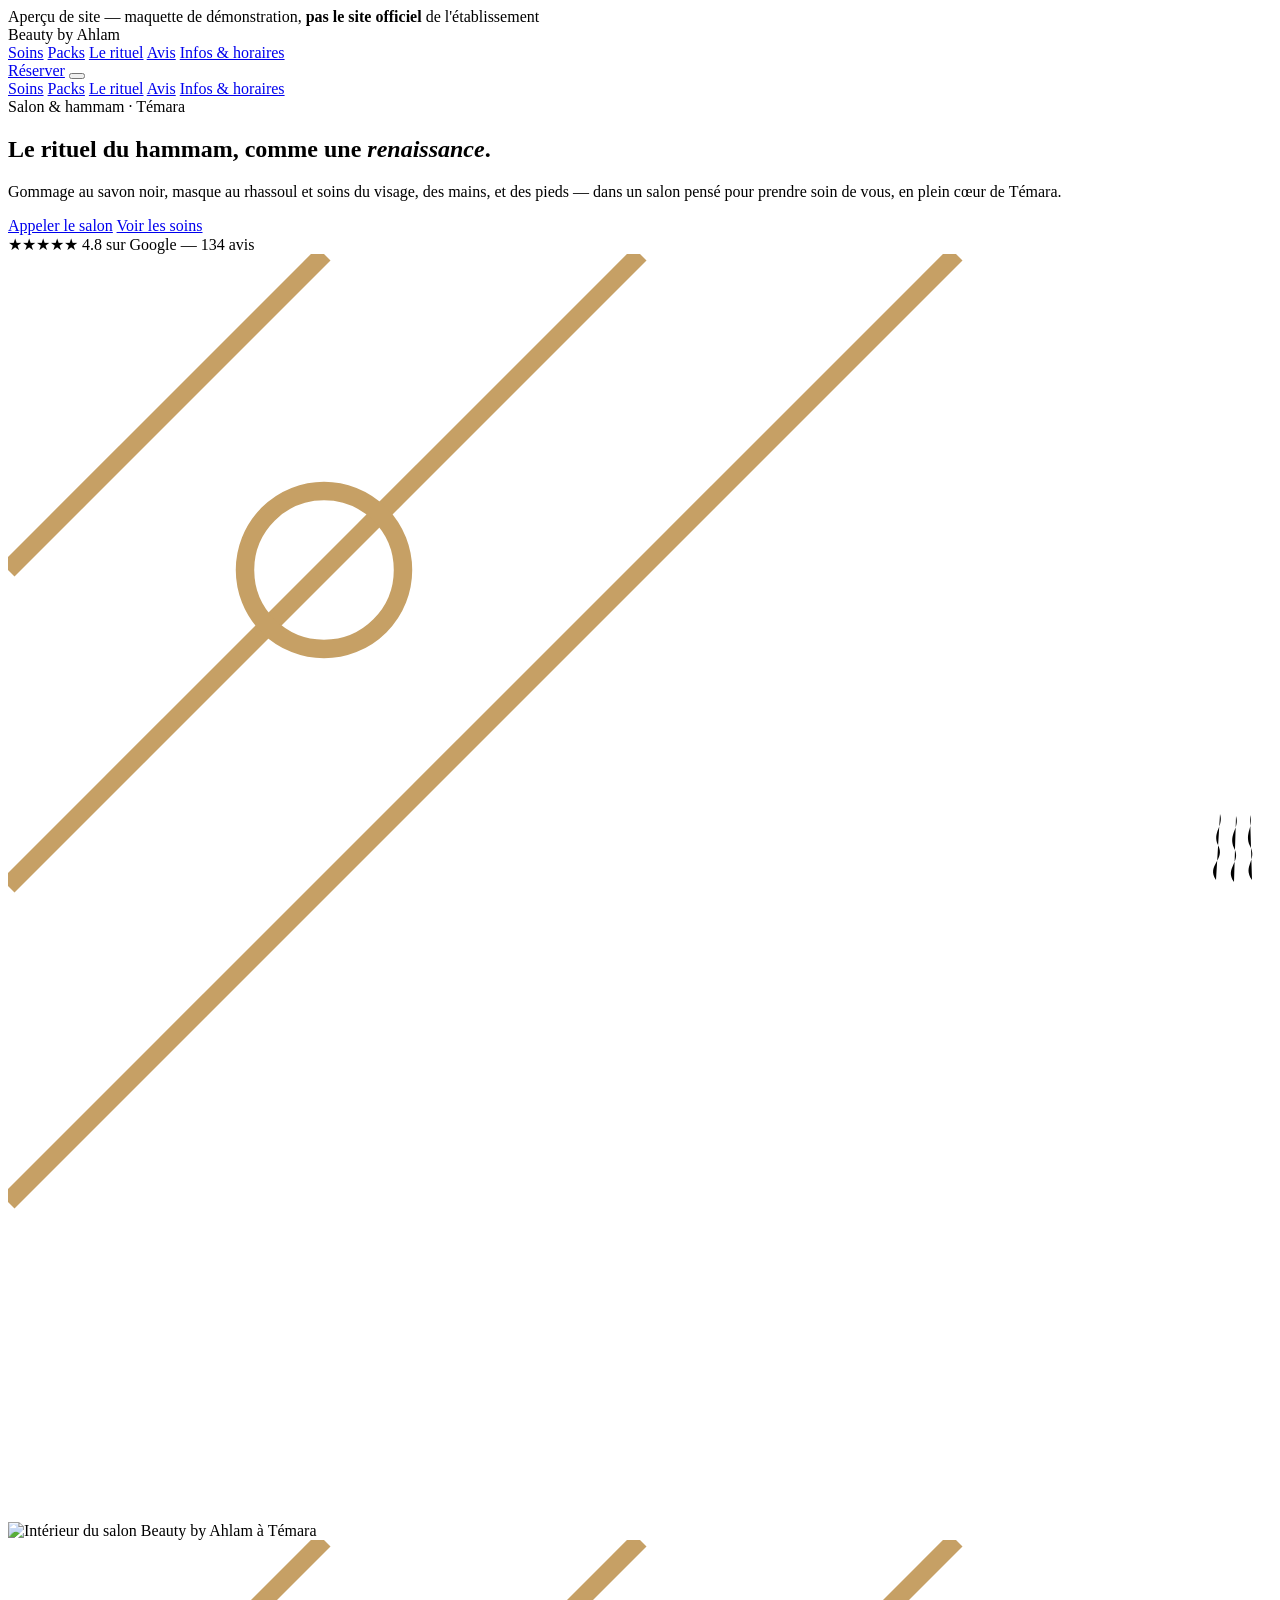
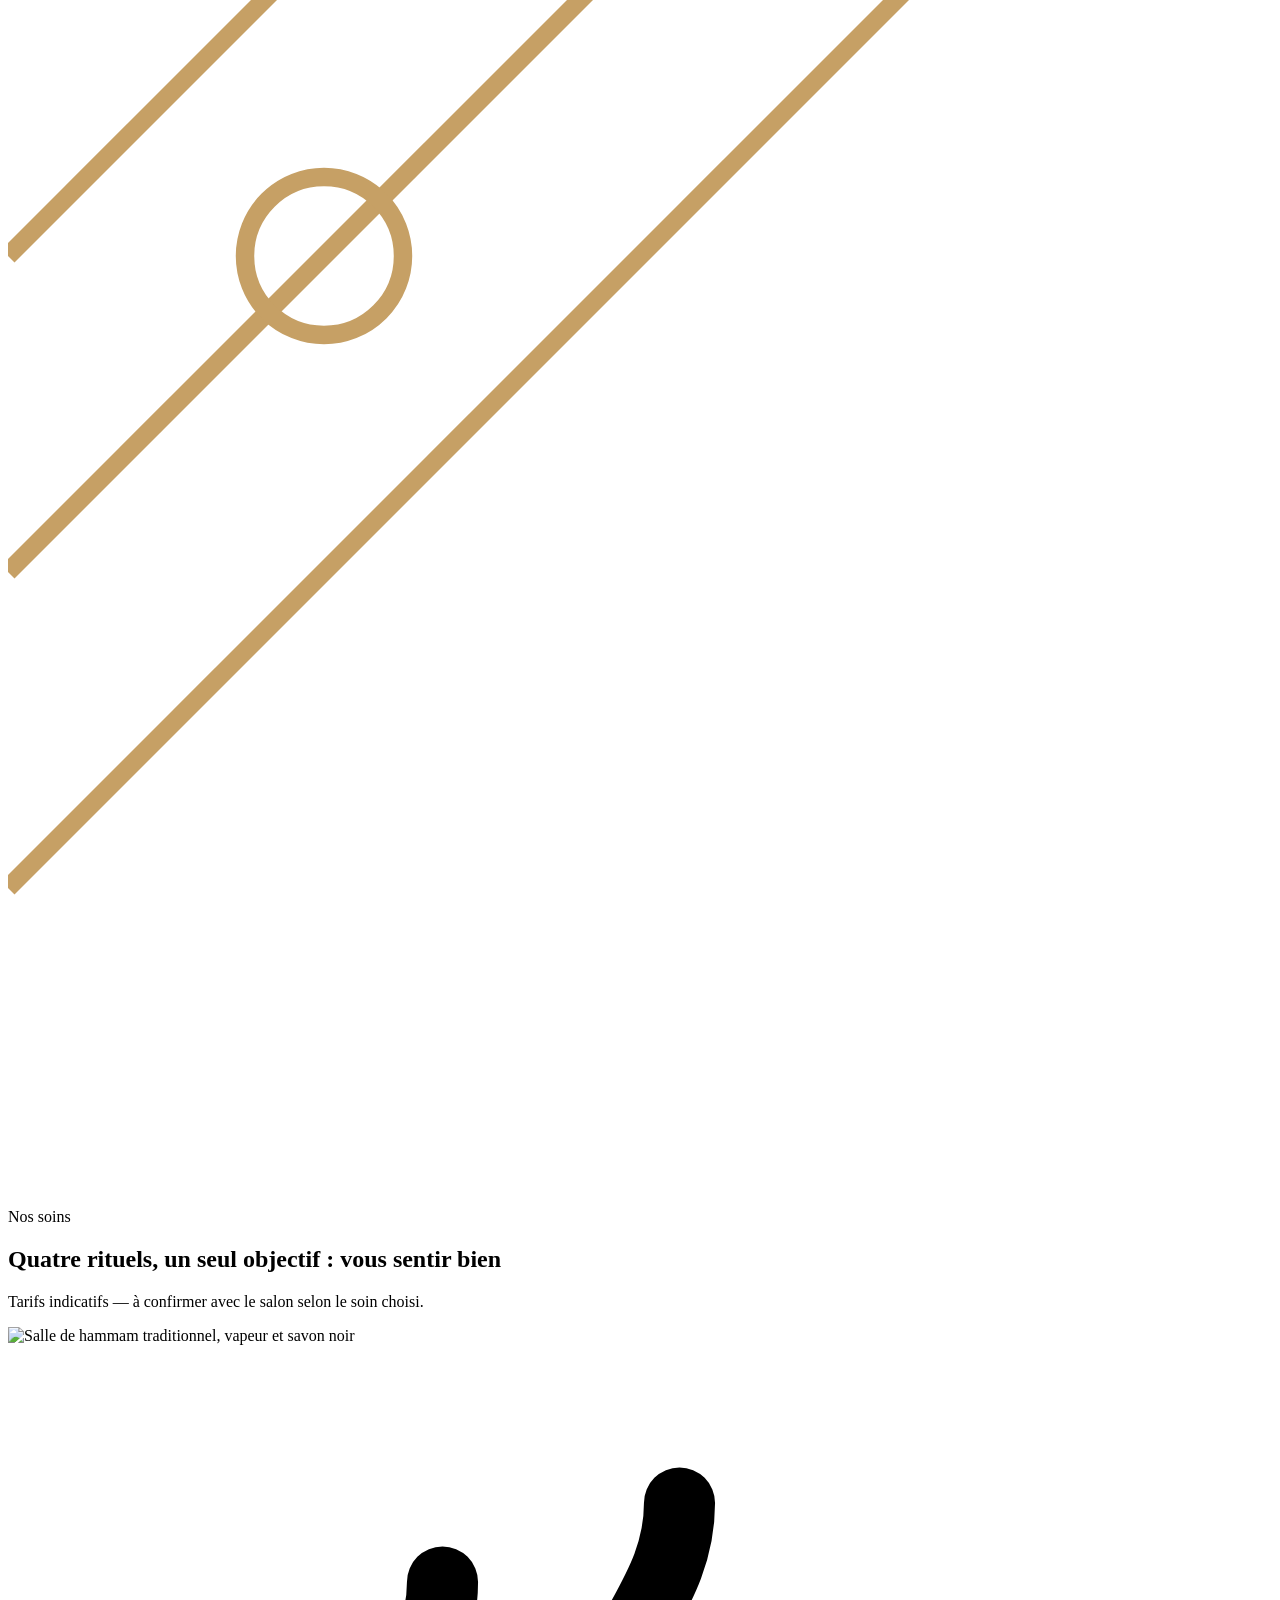
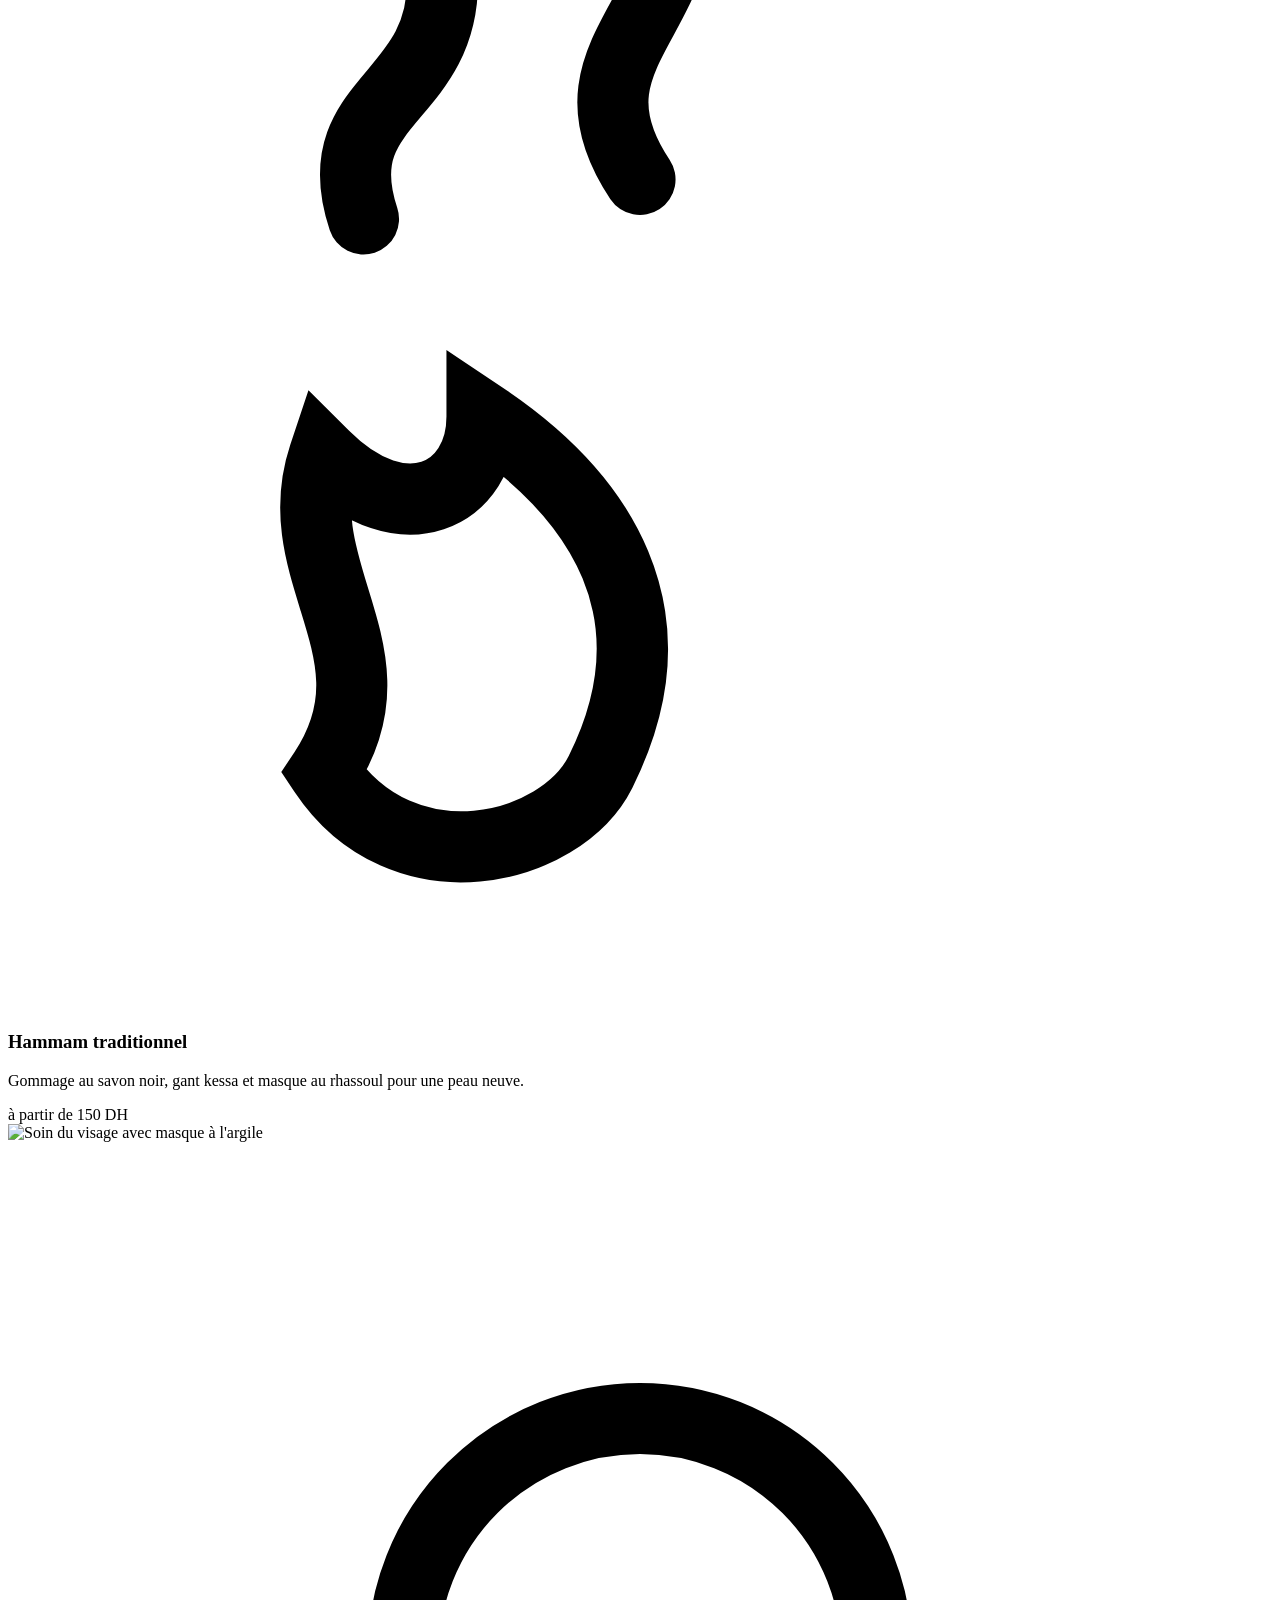
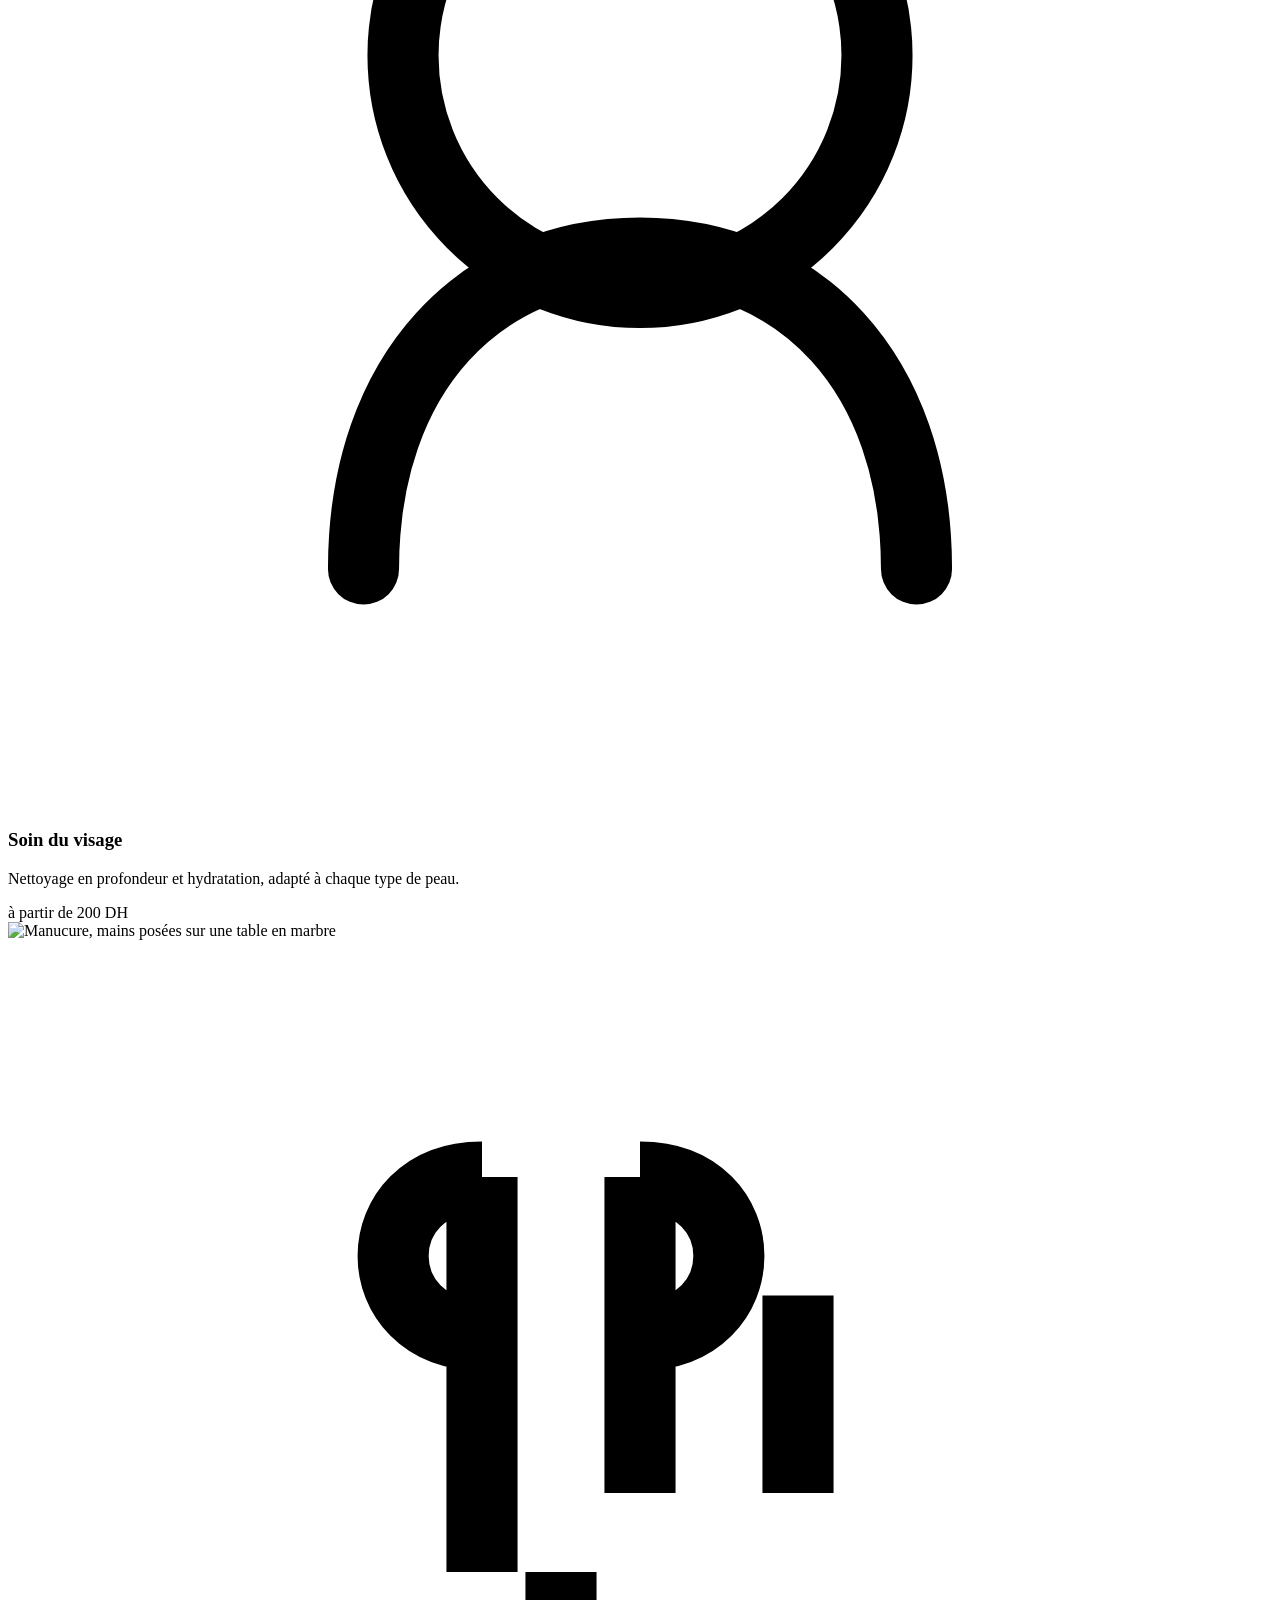
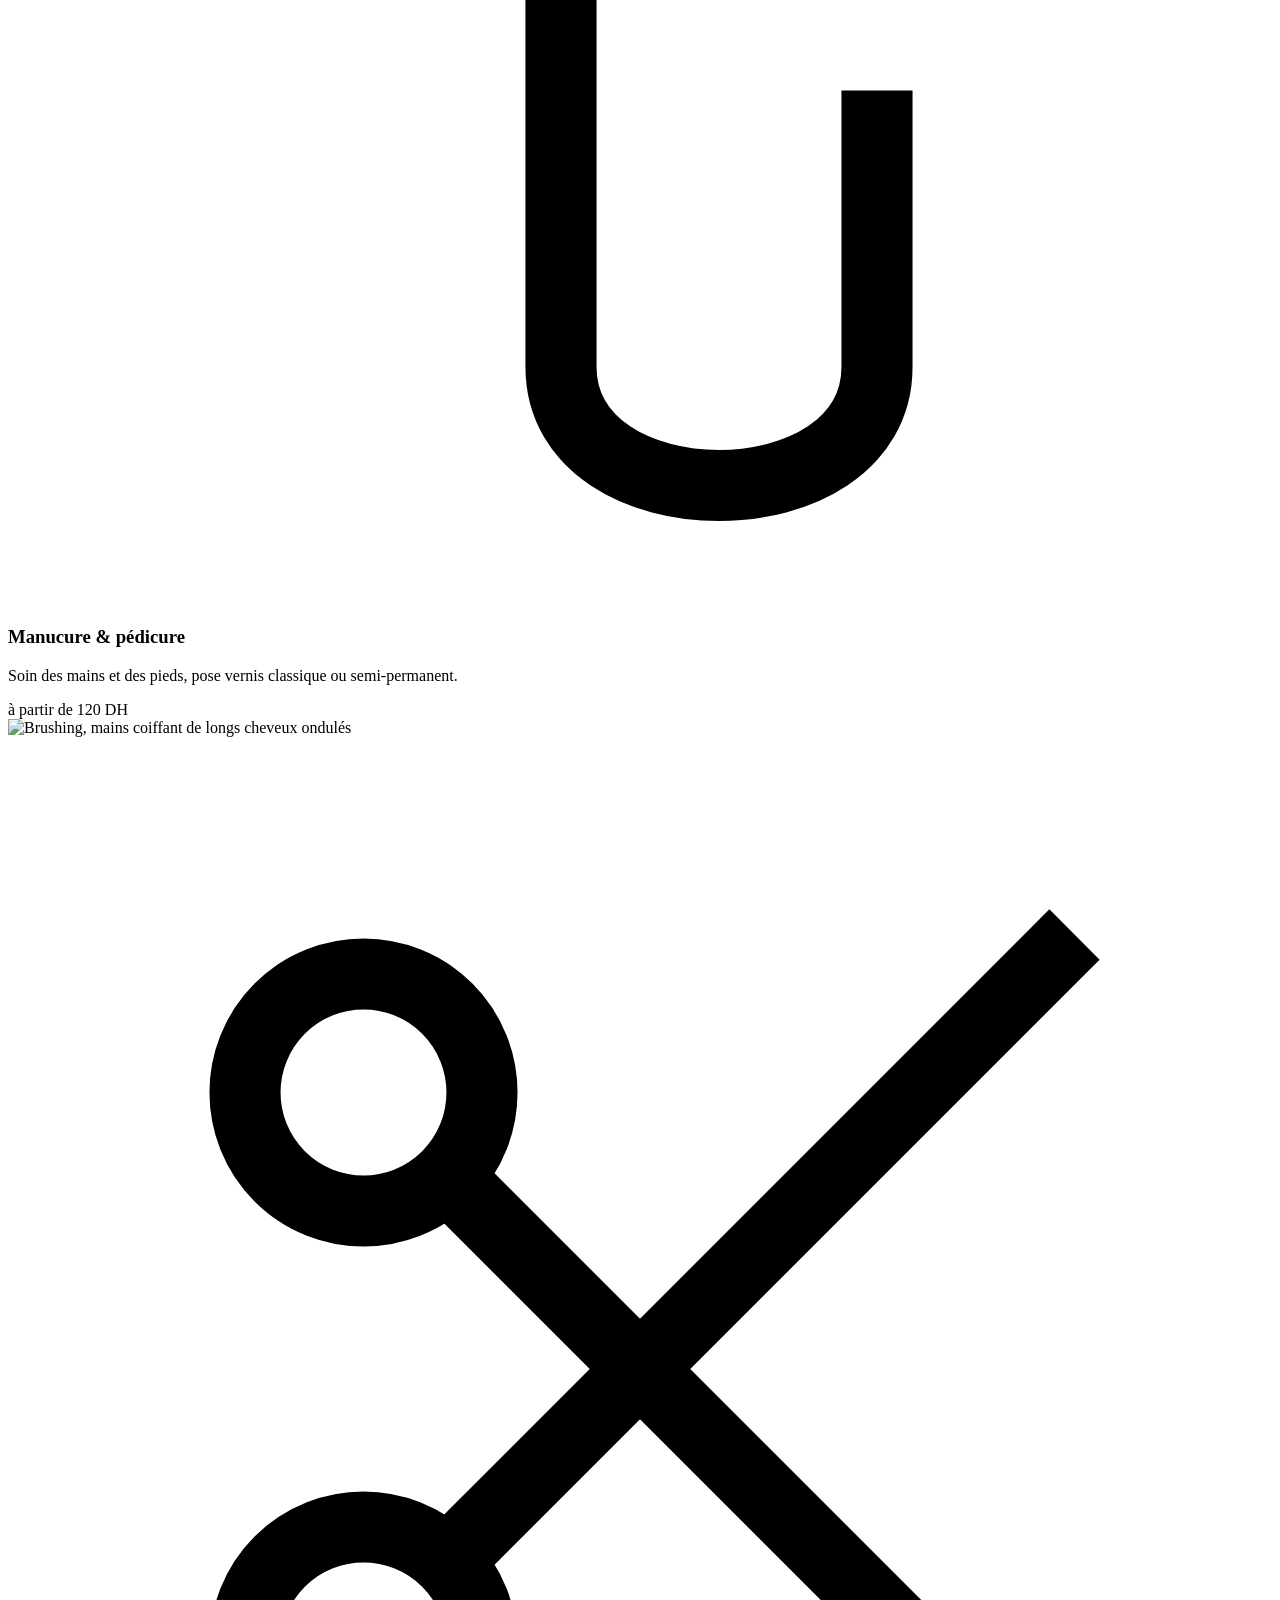
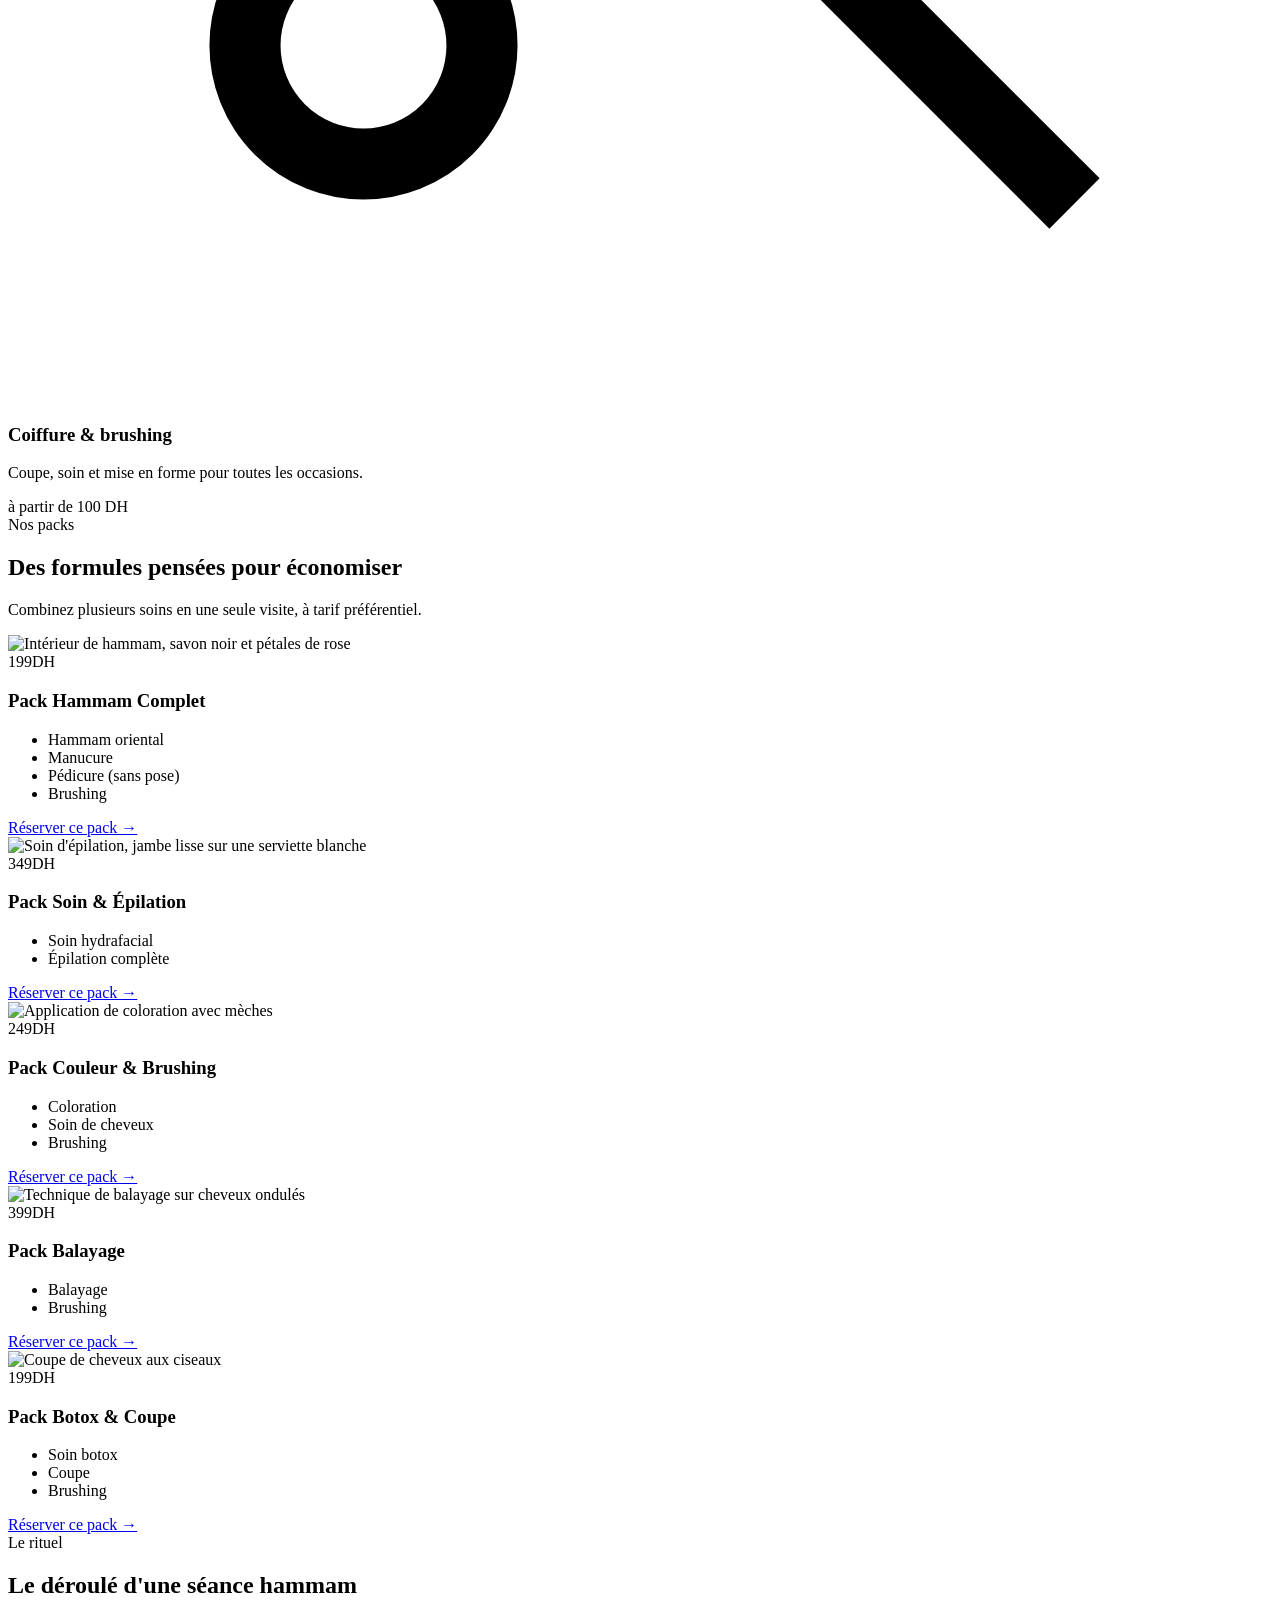
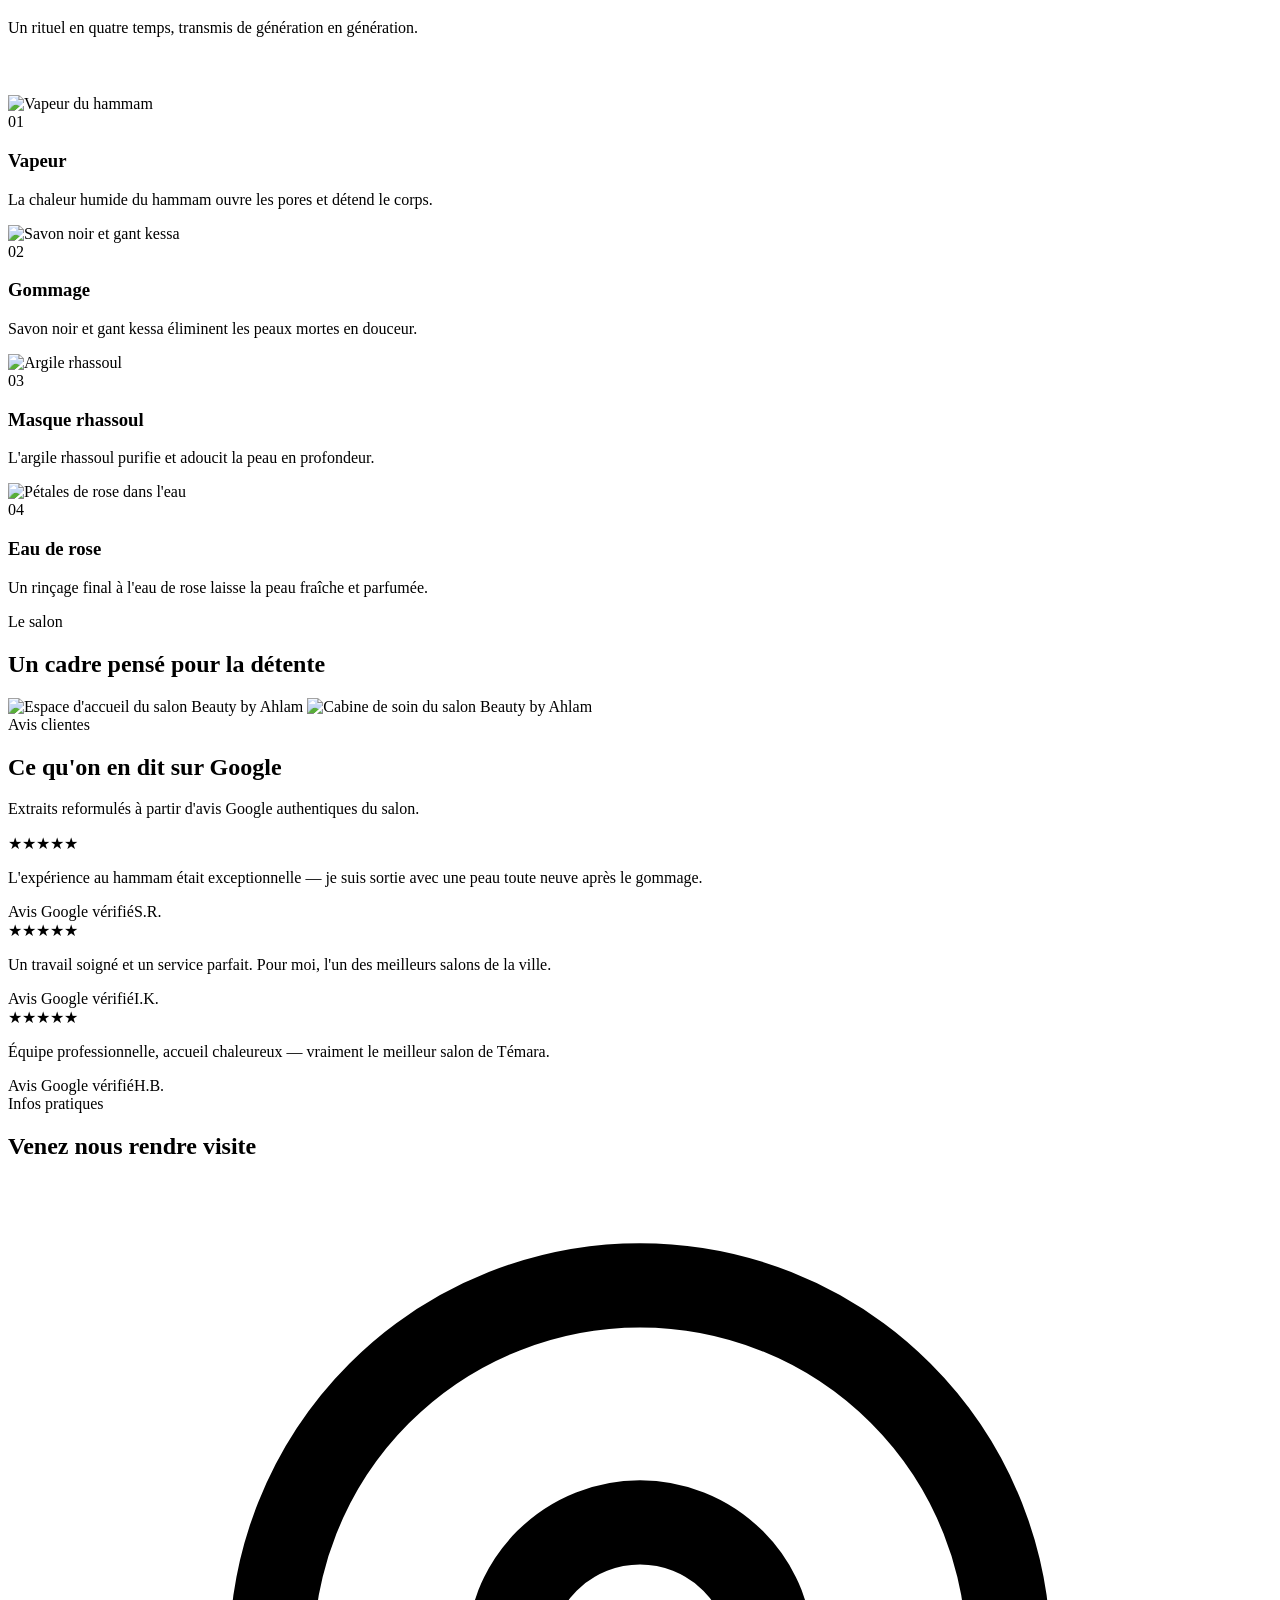
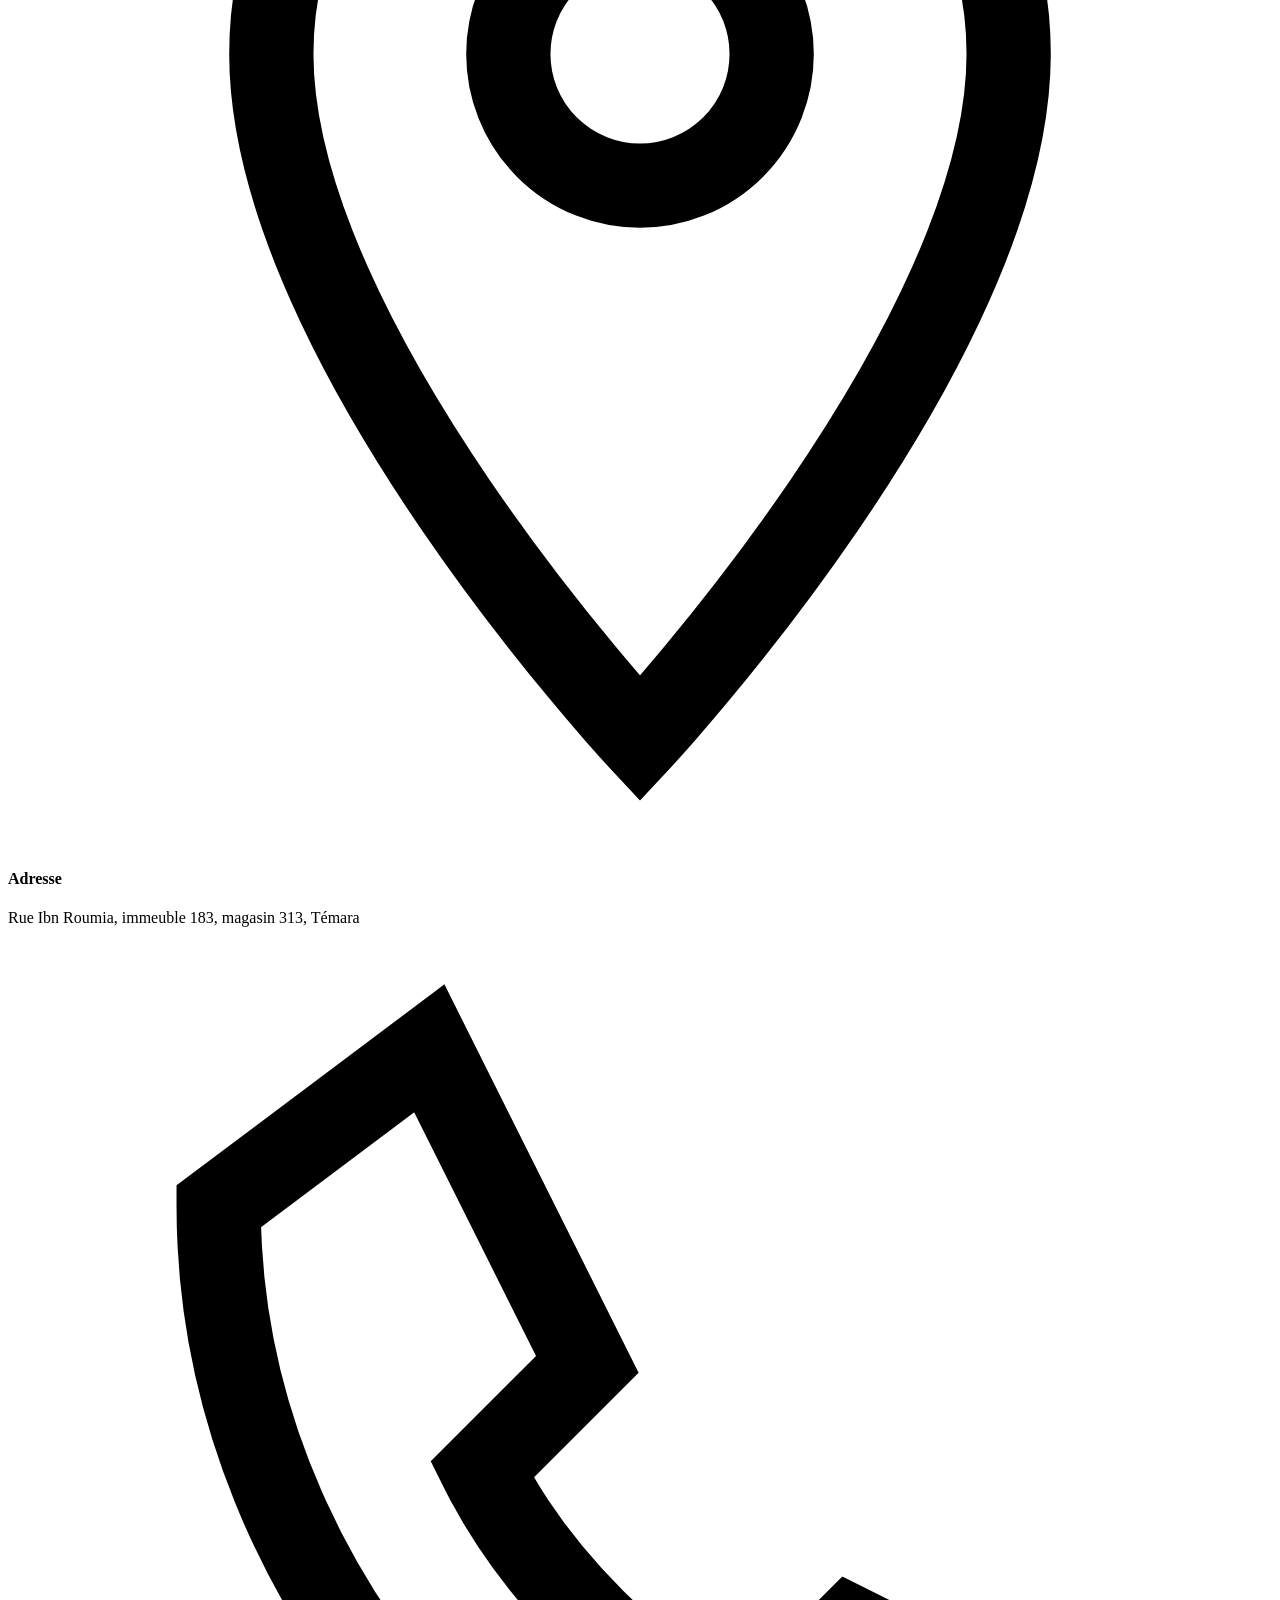
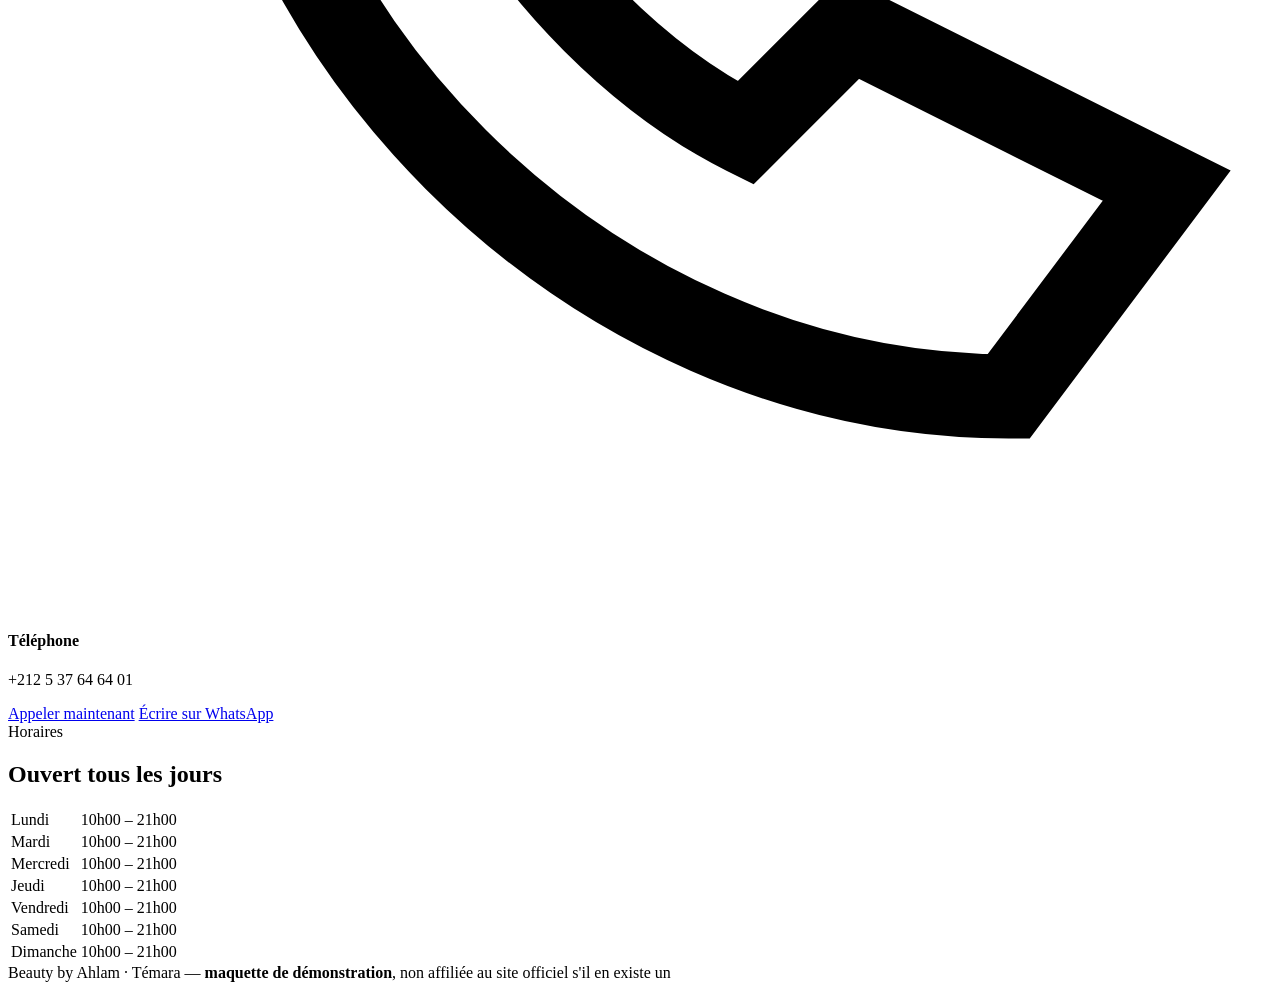
==== index.html @ 890da7a6 "Add files via upload" ====
<!DOCTYPE html>
<html lang="fr">
<head>
<meta charset="UTF-8">
<meta name="viewport" content="width=device-width, initial-scale=1.0">
<title>Beauty by Ahlam — Salon &amp; Hammam, Témara</title>
<link rel="preconnect" href="https://fonts.googleapis.com">
<link rel="preconnect" href="https://fonts.gstatic.com" crossorigin>
<link href="https://fonts.googleapis.com/css2?family=Fraunces:ital,opsz,wght@0,9..144,300..700;1,9..144,400..600&family=Plus+Jakarta+Sans:wght@400;500;600;700&family=IBM+Plex+Mono:wght@400;500&display=swap" rel="stylesheet">
<link rel="stylesheet" href="css/styles.css">

</head>
<body>

  <div class="demo-ribbon">Aperçu de site — maquette de démonstration, <strong>pas le site officiel</strong> de l'établissement</div>

  <header>
    <div class="wrap nav">
      <div class="logo">Beauty by <span>Ahlam</span></div>
      <nav class="nav-links nav-mobile-hide">
        <a href="#services">Soins</a>
        <a href="#packs">Packs</a>
        <a href="#rituel">Le rituel</a>
        <a href="#avis">Avis</a>
        <a href="#contact">Infos &amp; horaires</a>
      </nav>
      <div class="nav-right">
        <a class="nav-cta" href="tel:+212537646401">Réserver</a>
        <button class="burger" id="burgerBtn" type="button" aria-expanded="false" aria-controls="mobileMenu" aria-label="Ouvrir le menu">
          <span></span><span></span><span></span>
        </button>
      </div>
    </div>
    <nav class="mobile-menu" id="mobileMenu">
      <a href="#services">Soins</a>
      <a href="#packs">Packs</a>
      <a href="#rituel">Le rituel</a>
      <a href="#avis">Avis</a>
      <a href="#contact">Infos &amp; horaires</a>
    </nav>
  </header>

  <section class="hero wrap">
    <div>
      <div class="eyebrow">Salon &amp; hammam · Témara</div>
      <h1>Le rituel du hammam, comme une <em>renaissance</em>.</h1>
      <p class="lede">Gommage au savon noir, masque au rhassoul et soins du visage, des mains, et des pieds — dans un salon pensé pour prendre soin de vous, en plein cœur de Témara.</p>
      <div class="hero-actions">
        <a class="btn btn-primary" href="tel:+212537646401">Appeler le salon</a>
        <a class="btn btn-ghost" href="#services">Voir les soins</a>
      </div>
      <div class="rating-chip">
        <span class="stars">★★★★★</span>
        <span>4.8 sur Google — 134 avis</span>
      </div>
    </div>
    <div class="hero-art">
      <svg class="zellige-corner tl" viewBox="0 0 96 96" aria-hidden="true">
        <g stroke="#B8893F" stroke-width="1.4" fill="none" opacity="0.8">
          <path d="M0 24 L24 0" /><path d="M0 48 L48 0" /><path d="M0 72 L72 0" />
          <circle cx="24" cy="24" r="6" />
        </g>
      </svg>
      <div class="hero-photo-frame">
        <img src="https://lh3.googleusercontent.com/place-photos/AJRVUZMSyTQBJ-tfZfA927BWsWtQARvbB1dLkBTUD8tX74daYFxP3OUB3mO7nEv7xn2JST01xEhZ72aBAg7Z0EFbB19Tr5jjUlxmJQReV1a1secxg7Cu9W9iTlwHTExxKhbd4i0kIw-FWfJWCiHUg8vhlbWv=s800-w800-h600" alt="Intérieur du salon Beauty by Ahlam à Témara">
        <svg class="steam" viewBox="0 0 60 80" width="60" height="80" style="position:absolute; bottom:10px; right:14px;" aria-hidden="true">
          <path d="M10 70 C 0 55, 20 50, 12 35 C 6 22, 18 16, 14 4" />
          <path d="M28 72 C 18 58, 36 52, 28 38 C 22 24, 34 18, 30 6" />
          <path d="M46 70 C 36 56, 52 50, 44 36 C 38 23, 48 17, 44 5" />
        </svg>
      </div>
      <svg class="zellige-corner br" viewBox="0 0 96 96" aria-hidden="true">
        <g stroke="#B8893F" stroke-width="1.4" fill="none" opacity="0.8">
          <path d="M0 24 L24 0" /><path d="M0 48 L48 0" /><path d="M0 72 L72 0" />
          <circle cx="24" cy="24" r="6" />
        </g>
      </svg>
    </div>
  </section>

  <section class="services" id="services">
    <div class="wrap">
      <div class="section-head reveal">
        <div class="eyebrow">Nos soins</div>
        <h2>Quatre rituels, un seul objectif : vous sentir bien</h2>
        <p>Tarifs indicatifs — à confirmer avec le salon selon le soin choisi.</p>
      </div>
      <div class="service-grid reveal">
        <div class="service-card">
          <div class="service-img">
            <img src="https://d8j0ntlcm91z4.cloudfront.net/user_3FH9A1LEZKiBYQ5WTrLpBpdbyHK/hf_20260618_153751_49b3a2e4-278a-487a-9cfe-29bcdcc0448c.png" alt="Salle de hammam traditionnel, vapeur et savon noir">
            </div>
          <div class="service-badge">
              <svg viewBox="0 0 32 32" fill="none" stroke="currentColor" stroke-width="1.8" aria-hidden="true">
                <path d="M8 26c2-3-1-5 0-8 2 2 4 1 4-1 3 2 5 5 3 9-1 2-5 3-7 0z"/>
                <path d="M11 6c0 3-3 3-2 6M17 4c0 3-3 4-1 7" stroke-linecap="round"/>
              </svg>
            </div>
          <div class="service-body">
            <h3>Hammam traditionnel</h3>
            <p>Gommage au savon noir, gant kessa et masque au rhassoul pour une peau neuve.</p>
            <div class="service-price">à partir de 150 DH</div>
          </div>
        </div>
        <div class="service-card">
          <div class="service-img">
            <img src="https://d8j0ntlcm91z4.cloudfront.net/user_3FH9A1LEZKiBYQ5WTrLpBpdbyHK/hf_20260618_153756_85893098-8095-47c6-ae32-1e1691444157.png" alt="Soin du visage avec masque à l'argile">
            </div>
          <div class="service-badge">
              <svg viewBox="0 0 32 32" fill="none" stroke="currentColor" stroke-width="1.8" aria-hidden="true">
                <circle cx="16" cy="13" r="6"/>
                <path d="M9 26c0-5 3-8 7-8s7 3 7 8" stroke-linecap="round"/>
              </svg>
            </div>
          <div class="service-body">
            <h3>Soin du visage</h3>
            <p>Nettoyage en profondeur et hydratation, adapté à chaque type de peau.</p>
            <div class="service-price">à partir de 200 DH</div>
          </div>
        </div>
        <div class="service-card">
          <div class="service-img">
            <img src="https://d8j0ntlcm91z4.cloudfront.net/user_3FH9A1LEZKiBYQ5WTrLpBpdbyHK/hf_20260618_153800_bab0257d-d039-4a13-9887-4e7064138ac9.jpeg" alt="Manucure, mains posées sur une table en marbre">
            </div>
          <div class="service-badge">
              <svg viewBox="0 0 32 32" fill="none" stroke="currentColor" stroke-width="1.8" aria-hidden="true">
                <path d="M12 6v10M12 6c-3 0-3 4 0 4M16 6v8M16 6c3 0 3 4 0 4M20 9v5M14 16v10c0 2 2 3 4 3s4-1 4-3v-7"/>
              </svg>
            </div>
          <div class="service-body">
            <h3>Manucure &amp; pédicure</h3>
            <p>Soin des mains et des pieds, pose vernis classique ou semi-permanent.</p>
            <div class="service-price">à partir de 120 DH</div>
          </div>
        </div>
        <div class="service-card">
          <div class="service-img">
            <img src="https://d8j0ntlcm91z4.cloudfront.net/user_3FH9A1LEZKiBYQ5WTrLpBpdbyHK/hf_20260618_153804_990673b2-3c3e-43ef-a564-c61f24b427fe.png" alt="Brushing, mains coiffant de longs cheveux ondulés">
            </div>
          <div class="service-badge">
              <svg viewBox="0 0 32 32" fill="none" stroke="currentColor" stroke-width="1.8" aria-hidden="true">
                <circle cx="9" cy="9" r="3"/><circle cx="9" cy="23" r="3"/>
                <path d="M11 11l16 16M11 21l16-16"/>
              </svg>
            </div>
          <div class="service-body">
            <h3>Coiffure &amp; brushing</h3>
            <p>Coupe, soin et mise en forme pour toutes les occasions.</p>
            <div class="service-price">à partir de 100 DH</div>
          </div>
        </div>
      </div>
    </div>
  </section>

  <section class="packs" id="packs">
    <div class="wrap">
      <div class="section-head reveal">
        <div class="eyebrow">Nos packs</div>
        <h2>Des formules pensées pour économiser</h2>
        <p>Combinez plusieurs soins en une seule visite, à tarif préférentiel.</p>
      </div>
      <div class="pack-grid reveal">
        <div class="pack-card">
          <div class="pack-img"><img src="https://d8j0ntlcm91z4.cloudfront.net/user_3FH9A1LEZKiBYQ5WTrLpBpdbyHK/hf_20260618_161105_2daabd23-246f-4c9b-ab12-75fc392af519.png" alt="Intérieur de hammam, savon noir et pétales de rose"></div>
          <div class="pack-body">
            <div class="pack-price">199<span>DH</span></div>
            <h3>Pack Hammam Complet</h3>
            <ul class="pack-includes">
              <li>Hammam oriental</li>
              <li>Manucure</li>
              <li>Pédicure (sans pose)</li>
              <li>Brushing</li>
            </ul>
            <a class="pack-cta" href="tel:+212537646401">Réserver ce pack →</a>
          </div>
        </div>
        <div class="pack-card">
          <div class="pack-img"><img src="https://d8j0ntlcm91z4.cloudfront.net/user_3FH9A1LEZKiBYQ5WTrLpBpdbyHK/hf_20260618_161109_4e233563-f4a1-4500-b892-9773b7399aa3.png" alt="Soin d'épilation, jambe lisse sur une serviette blanche"></div>
          <div class="pack-body">
            <div class="pack-price">349<span>DH</span></div>
            <h3>Pack Soin &amp; Épilation</h3>
            <ul class="pack-includes">
              <li>Soin hydrafacial</li>
              <li>Épilation complète</li>
            </ul>
            <a class="pack-cta" href="tel:+212537646401">Réserver ce pack →</a>
          </div>
        </div>
        <div class="pack-card">
          <div class="pack-img"><img src="https://d8j0ntlcm91z4.cloudfront.net/user_3FH9A1LEZKiBYQ5WTrLpBpdbyHK/hf_20260618_161114_d78f290f-c6dc-43d7-8d26-85069472a0e1.png" alt="Application de coloration avec mèches"></div>
          <div class="pack-body">
            <div class="pack-price">249<span>DH</span></div>
            <h3>Pack Couleur &amp; Brushing</h3>
            <ul class="pack-includes">
              <li>Coloration</li>
              <li>Soin de cheveux</li>
              <li>Brushing</li>
            </ul>
            <a class="pack-cta" href="tel:+212537646401">Réserver ce pack →</a>
          </div>
        </div>
        <div class="pack-card">
          <div class="pack-img"><img src="https://d8j0ntlcm91z4.cloudfront.net/user_3FH9A1LEZKiBYQ5WTrLpBpdbyHK/hf_20260618_161118_b1a5af2d-68b2-4282-b7f0-4ee31b35e7ca.png" alt="Technique de balayage sur cheveux ondulés"></div>
          <div class="pack-body">
            <div class="pack-price">399<span>DH</span></div>
            <h3>Pack Balayage</h3>
            <ul class="pack-includes">
              <li>Balayage</li>
              <li>Brushing</li>
            </ul>
            <a class="pack-cta" href="tel:+212537646401">Réserver ce pack →</a>
          </div>
        </div>
        <div class="pack-card">
          <div class="pack-img"><img src="https://d8j0ntlcm91z4.cloudfront.net/user_3FH9A1LEZKiBYQ5WTrLpBpdbyHK/hf_20260618_161123_643b6042-f3bf-4c6b-9cd7-2442a6544b63.png" alt="Coupe de cheveux aux ciseaux"></div>
          <div class="pack-body">
            <div class="pack-price">199<span>DH</span></div>
            <h3>Pack Botox &amp; Coupe</h3>
            <ul class="pack-includes">
              <li>Soin botox</li>
              <li>Coupe</li>
              <li>Brushing</li>
            </ul>
            <a class="pack-cta" href="tel:+212537646401">Réserver ce pack →</a>
          </div>
        </div>
      </div>
    </div>
  </section>

  <section class="ritual wrap" id="rituel">
    <div class="section-head reveal">
      <div class="eyebrow">Le rituel</div>
      <h2>Le déroulé d'une séance hammam</h2>
      <p>Un rituel en quatre temps, transmis de génération en génération.</p>
    </div>
    <div class="ritual-flow reveal">
      <svg class="ritual-line" viewBox="0 0 1000 30" preserveAspectRatio="none" aria-hidden="true">
        <path d="M0 15 H1000"/>
      </svg>
      <div class="ritual-step">
        <div class="ritual-medallion">
          <div class="ritual-photo">
            <img src="https://d8j0ntlcm91z4.cloudfront.net/user_3FH9A1LEZKiBYQ5WTrLpBpdbyHK/hf_20260618_162019_6489eb04-9fa3-4f4b-aa85-e0593335be1c.png" alt="Vapeur du hammam">
          </div>
          <div class="ritual-num">01</div>
        </div>
        <h3>Vapeur</h3>
        <p>La chaleur humide du hammam ouvre les pores et détend le corps.</p>
      </div>
      <div class="ritual-step">
        <div class="ritual-medallion">
          <div class="ritual-photo">
            <img src="https://d8j0ntlcm91z4.cloudfront.net/user_3FH9A1LEZKiBYQ5WTrLpBpdbyHK/hf_20260618_162024_e0c1cfc7-5a44-461e-a6a3-6f7cfb37eebc.png" alt="Savon noir et gant kessa">
          </div>
          <div class="ritual-num">02</div>
        </div>
        <h3>Gommage</h3>
        <p>Savon noir et gant kessa éliminent les peaux mortes en douceur.</p>
      </div>
      <div class="ritual-step">
        <div class="ritual-medallion">
          <div class="ritual-photo">
            <img src="https://d8j0ntlcm91z4.cloudfront.net/user_3FH9A1LEZKiBYQ5WTrLpBpdbyHK/hf_20260618_162028_64e4a27a-d4a8-4f04-a792-e9fdeae990ba.png" alt="Argile rhassoul">
          </div>
          <div class="ritual-num">03</div>
        </div>
        <h3>Masque rhassoul</h3>
        <p>L'argile rhassoul purifie et adoucit la peau en profondeur.</p>
      </div>
      <div class="ritual-step">
        <div class="ritual-medallion">
          <div class="ritual-photo">
            <img src="https://d8j0ntlcm91z4.cloudfront.net/user_3FH9A1LEZKiBYQ5WTrLpBpdbyHK/hf_20260618_162032_5f6abe6e-6a69-4bb2-bf93-01d5952f4625.png" alt="Pétales de rose dans l'eau">
          </div>
          <div class="ritual-num">04</div>
        </div>
        <h3>Eau de rose</h3>
        <p>Un rinçage final à l'eau de rose laisse la peau fraîche et parfumée.</p>
      </div>
    </div>
  </section>

  <section class="gallery">
    <div class="wrap">
      <div class="section-head reveal">
        <div class="eyebrow">Le salon</div>
        <h2>Un cadre pensé pour la détente</h2>
      </div>
      <div class="gallery-grid reveal">
        <img class="tall" src="https://lh3.googleusercontent.com/place-photos/AJRVUZMSyTQBJ-tfZfA927BWsWtQARvbB1dLkBTUD8tX74daYFxP3OUB3mO7nEv7xn2JST01xEhZ72aBAg7Z0EFbB19Tr5jjUlxmJQReV1a1secxg7Cu9W9iTlwHTExxKhbd4i0kIw-FWfJWCiHUg8vhlbWv=s900-w800-h600" alt="Espace d'accueil du salon Beauty by Ahlam">
        <img class="short" src="https://lh3.googleusercontent.com/place-photos/AJRVUZMY1Tjq3ucuUYPiBWAS9Ba0UfJkurSzI-KrQadgLFu9sxi5ORblwwEPbJ8ztpux1vaXT1EPUFZPow69HqyLg_RASDNq_k8-qkOqgZKk6AT7WDKyZBjp1xtLJRg829wO77N-fGrQgCaTmY1sMloTFbrn9Q=s900-w800-h600" alt="Cabine de soin du salon Beauty by Ahlam">
      </div>
    </div>
  </section>

  <section class="wrap" id="avis">
    <div class="section-head reveal">
      <div class="eyebrow">Avis clientes</div>
      <h2>Ce qu'on en dit sur Google</h2>
      <p>Extraits reformulés à partir d'avis Google authentiques du salon.</p>
    </div>
    <div class="testimonial-grid reveal">
      <div class="testimonial-card">
        <span class="stars">★★★★★</span>
        <p>L'expérience au hammam était exceptionnelle — je suis sortie avec une peau toute neuve après le gommage.</p>
        <div class="testimonial-footer"><span>Avis Google vérifié</span><span>S.R.</span></div>
      </div>
      <div class="testimonial-card">
        <span class="stars">★★★★★</span>
        <p>Un travail soigné et un service parfait. Pour moi, l'un des meilleurs salons de la ville.</p>
        <div class="testimonial-footer"><span>Avis Google vérifié</span><span>I.K.</span></div>
      </div>
      <div class="testimonial-card">
        <span class="stars">★★★★★</span>
        <p>Équipe professionnelle, accueil chaleureux — vraiment le meilleur salon de Témara.</p>
        <div class="testimonial-footer"><span>Avis Google vérifié</span><span>H.B.</span></div>
      </div>
    </div>
  </section>

  <section class="contact" id="contact">
    <div class="wrap contact-grid">
      <div class="reveal">
        <div class="section-head">
          <div class="eyebrow" style="color:var(--brass-light)">Infos pratiques</div>
          <h2>Venez nous rendre visite</h2>
        </div>
        <div class="info-row">
          <svg class="info-icon" viewBox="0 0 24 24" fill="none" stroke="currentColor" stroke-width="1.6"><path d="M12 22s7-7.5 7-13a7 7 0 1 0-14 0c0 5.5 7 13 7 13z"/><circle cx="12" cy="9" r="2.5"/></svg>
          <div><h4>Adresse</h4><p>Rue Ibn Roumia, immeuble 183, magasin 313, Témara</p></div>
        </div>
        <div class="info-row">
          <svg class="info-icon" viewBox="0 0 24 24" fill="none" stroke="currentColor" stroke-width="1.6"><path d="M4 5c0 8 7 15 15 15l3-4-6-3-2 2c-2-1-4-3-5-5l2-2-3-6-4 3z"/></svg>
          <div><h4>Téléphone</h4><p>+212 5 37 64 64 01</p></div>
        </div>
        <div class="contact-cta">
          <a class="btn btn-light" href="tel:+212537646401">Appeler maintenant</a>
          <a class="btn btn-outline-light" href="https://wa.me/212537646401" target="_blank" rel="noopener">Écrire sur WhatsApp</a>
        </div>
      </div>
      <div class="reveal">
        <div class="section-head">
          <div class="eyebrow" style="color:var(--brass-light)">Horaires</div>
          <h2>Ouvert tous les jours</h2>
        </div>
        <table class="hours-table">
          <tr><td>Lundi</td><td>10h00 – 21h00</td></tr>
          <tr><td>Mardi</td><td>10h00 – 21h00</td></tr>
          <tr><td>Mercredi</td><td>10h00 – 21h00</td></tr>
          <tr><td>Jeudi</td><td>10h00 – 21h00</td></tr>
          <tr><td>Vendredi</td><td>10h00 – 21h00</td></tr>
          <tr><td>Samedi</td><td>10h00 – 21h00</td></tr>
          <tr><td>Dimanche</td><td>10h00 – 21h00</td></tr>
        </table>
      </div>
    </div>
  </section>

  <footer>
    Beauty by Ahlam · Témara — <strong>maquette de démonstration</strong>, non affiliée au site officiel s'il en existe un
  </footer>

  <script src="js/main.js" defer></script>
</body>
</html>
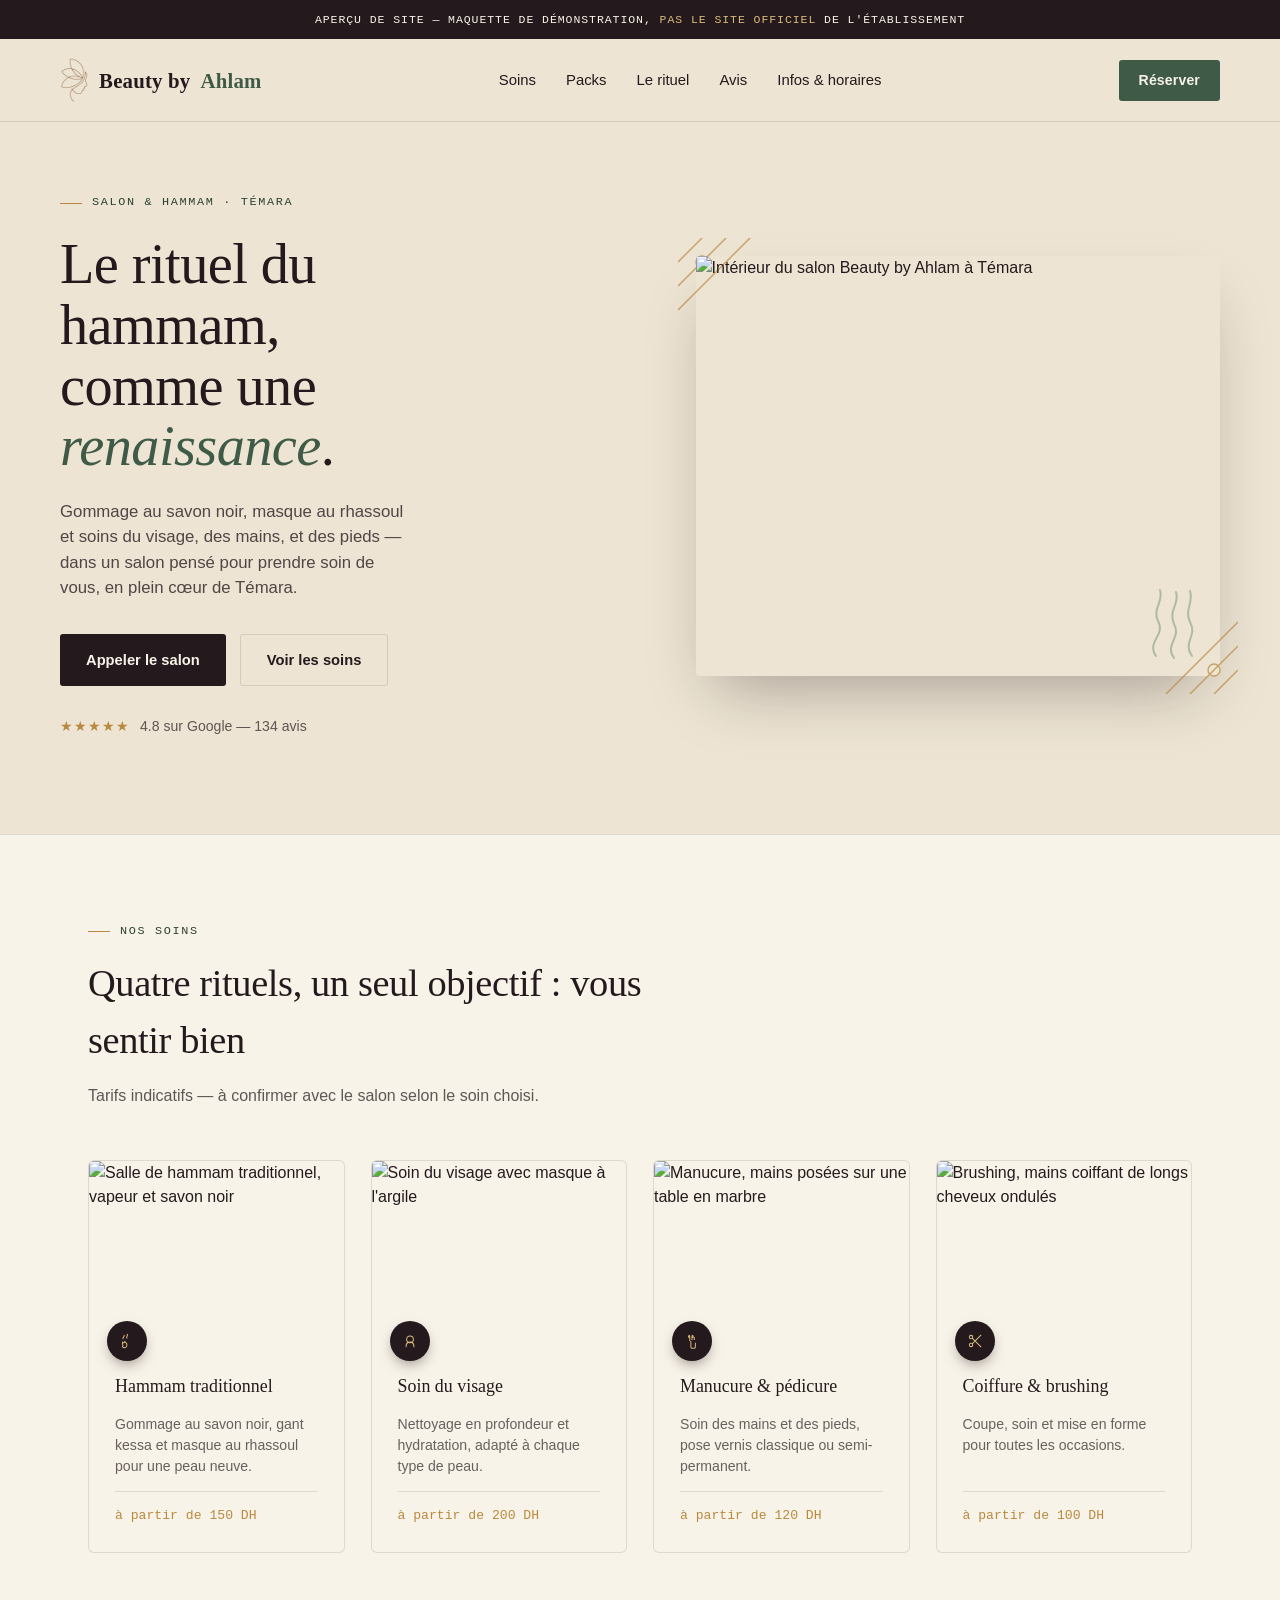
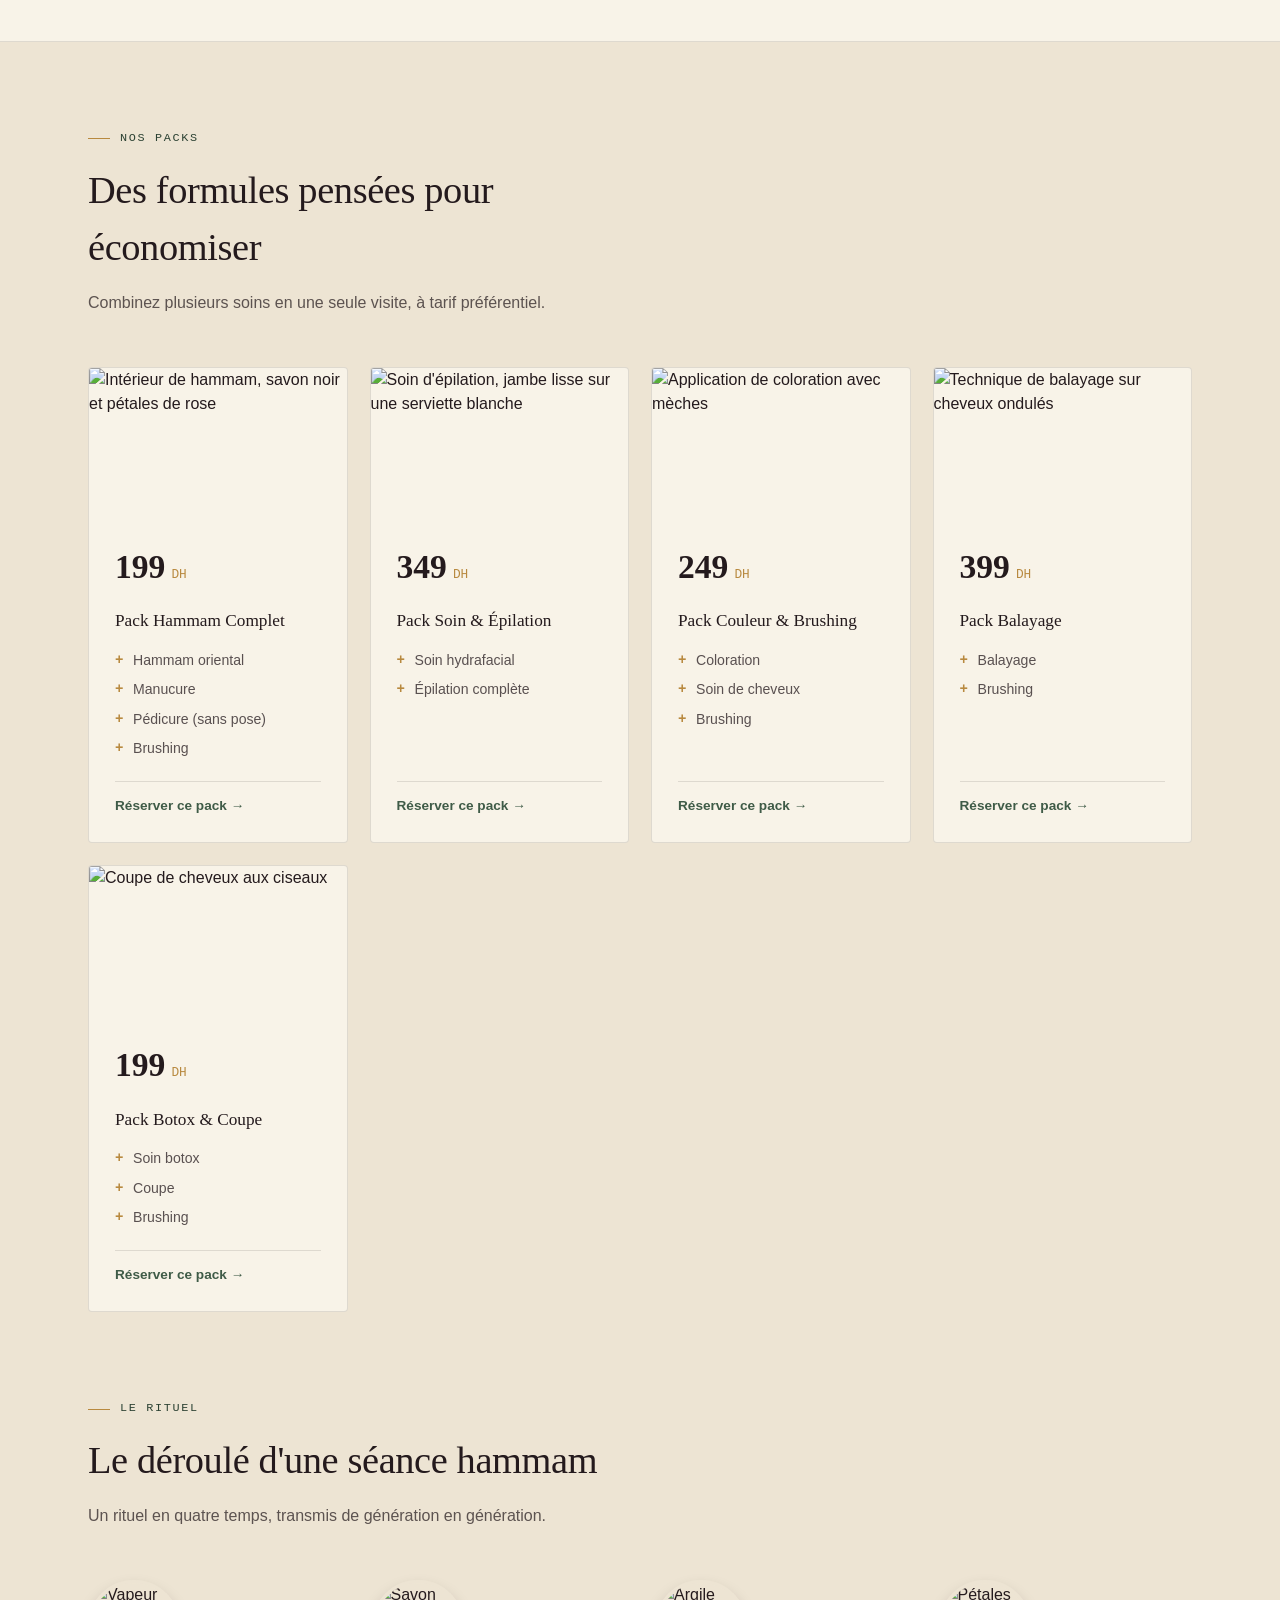
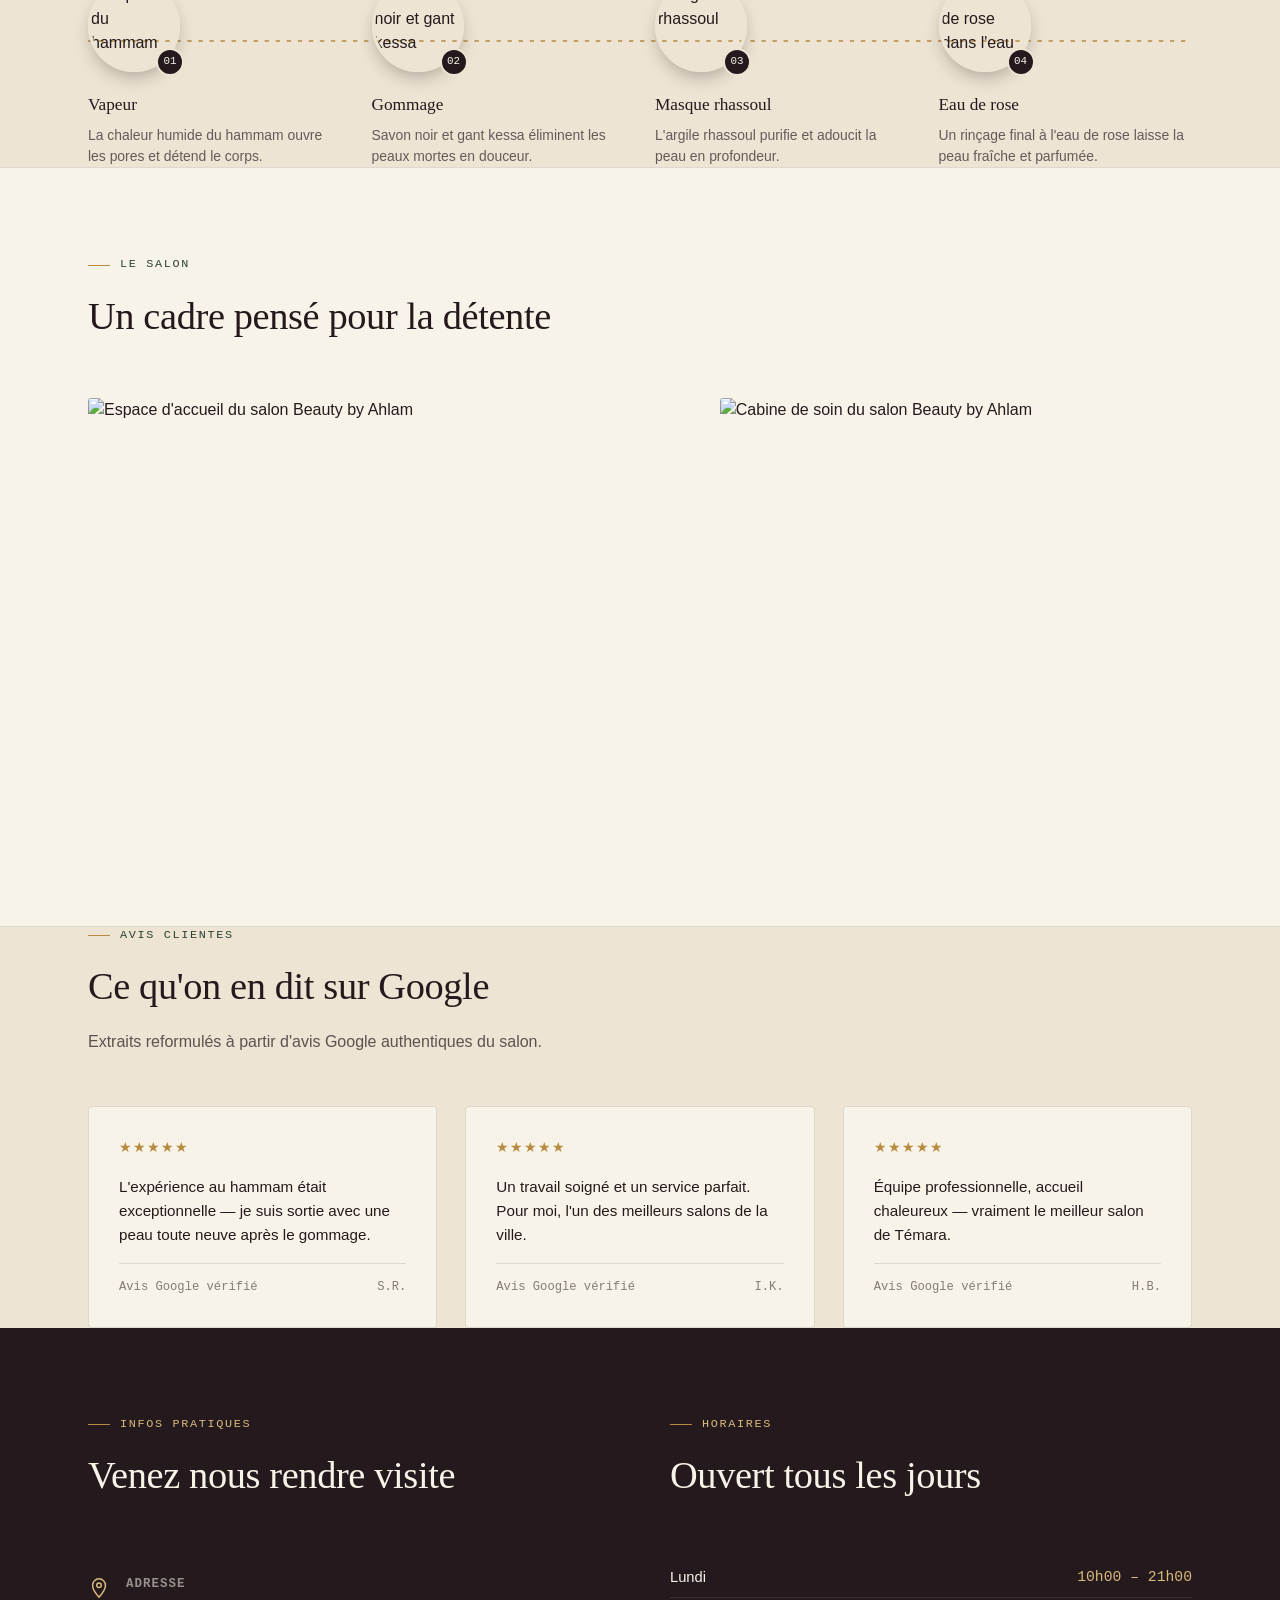
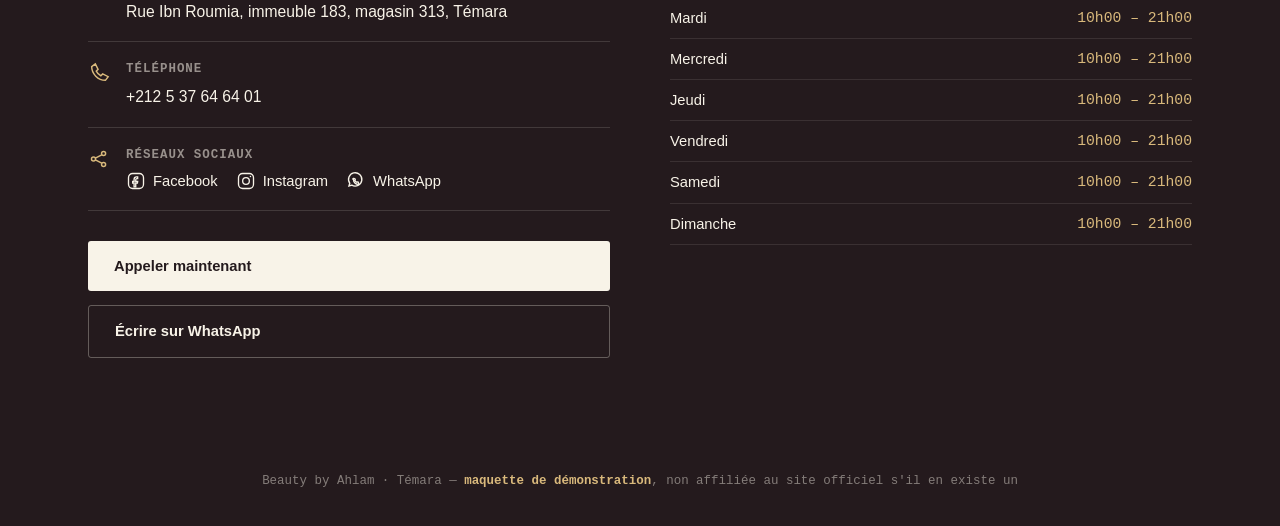
==== commit 7605e890: "final-demo" ====
--- a/index.html
+++ b/index.html
@@ -16,7 +16,7 @@
 
   <header>
     <div class="wrap nav">
-      <div class="logo">Beauty by <span>Ahlam</span></div>
+      <div class="logo"><img src="img/logo-icon.png" alt="" class="logo-mark">Beauty by <span>Ahlam</span></div>
       <nav class="nav-links nav-mobile-hide">
         <a href="#services">Soins</a>
         <a href="#packs">Packs</a>
@@ -335,9 +335,29 @@
           <svg class="info-icon" viewBox="0 0 24 24" fill="none" stroke="currentColor" stroke-width="1.6"><path d="M4 5c0 8 7 15 15 15l3-4-6-3-2 2c-2-1-4-3-5-5l2-2-3-6-4 3z"/></svg>
           <div><h4>Téléphone</h4><p>+212 5 37 64 64 01</p></div>
         </div>
+        <div class="info-row">
+          <svg class="info-icon" viewBox="0 0 24 24" fill="none" stroke="currentColor" stroke-width="1.6"><circle cx="6" cy="12" r="2.2"/><circle cx="17" cy="6" r="2.2"/><circle cx="17" cy="18" r="2.2"/><path d="M8 11l7-3.5M8 13l7 3.5"/></svg>
+          <div>
+            <h4>Réseaux sociaux</h4>
+            <div class="social-links">
+              <a href="https://www.facebook.com/Beautybyahlam/" target="_blank" rel="noopener" aria-label="Facebook">
+                <svg viewBox="0 0 24 24" fill="none" stroke="currentColor" stroke-width="1.6"><rect x="3" y="3" width="18" height="18" rx="5"/><path d="M14 9.2h-1.1c-.9 0-1.2.4-1.2 1.2v2h2.3l-.3 2h-2V19h-2v-4.6H8v-2h1.7v-2.3c0-1.8 1-3 2.9-3H14z"/></svg>
+                <span>Facebook</span>
+              </a>
+              <a href="https://www.instagram.com/beauty_by_ahlam_/" target="_blank" rel="noopener" aria-label="Instagram">
+                <svg viewBox="0 0 24 24" fill="none" stroke="currentColor" stroke-width="1.6"><rect x="3" y="3" width="18" height="18" rx="5"/><circle cx="12" cy="12" r="4"/><circle cx="17.3" cy="6.7" r="0.9" fill="currentColor" stroke="none"/></svg>
+                <span>Instagram</span>
+              </a>
+              <a href="https://wa.me/212661050530" target="_blank" rel="noopener" aria-label="WhatsApp">
+                <svg viewBox="0 0 24 24" fill="none" stroke="currentColor" stroke-width="1.6"><path d="M7 17l-3.5 1 1-3.3A8 8 0 1 1 7 17z"/><path d="M9 10.5c0 3 2.5 5.5 5.5 5.5.6 0 1-.5.8-1.1l-.6-1.4c-.2-.4-.6-.6-1-.4l-.9.4c-.7-.4-1.7-1.4-2.1-2.1l.4-.9c.2-.4 0-.8-.4-1l-1.4-.6c-.6-.2-1.1.2-1.1.8z"/></svg>
+                <span>WhatsApp</span>
+              </a>
+            </div>
+          </div>
+        </div>
         <div class="contact-cta">
           <a class="btn btn-light" href="tel:+212537646401">Appeler maintenant</a>
-          <a class="btn btn-outline-light" href="https://wa.me/212537646401" target="_blank" rel="noopener">Écrire sur WhatsApp</a>
+          <a class="btn btn-outline-light" href="https://wa.me/212661050530" target="_blank" rel="noopener">Écrire sur WhatsApp</a>
         </div>
       </div>
       <div class="reveal">
--- a/css/styles.css
+++ b/css/styles.css
@@ -0,0 +1,412 @@
+:root{
+    --ink:#241A1D;
+    --plaster:#EDE4D3;
+    --plaster-soft:#F8F3E8;
+    --zellige:#3F5B47;
+    --zellige-deep:#2C4233;
+    --zellige-light:#7C9A7E;
+    --brass:#B8893F;
+    --brass-light:#D9B97C;
+    --rose:#C98B7C;
+    --line:rgba(36,26,29,0.12);
+    --font-display:'Fraunces', serif;
+    --font-body:'Plus Jakarta Sans', sans-serif;
+    --font-mono:'IBM Plex Mono', monospace;
+  }
+
+  *{ margin:0; padding:0; box-sizing:border-box; }
+
+  html{ scroll-behavior:smooth; }
+
+  body{
+    background:var(--plaster);
+    color:var(--ink);
+    font-family:var(--font-body);
+    line-height:1.5;
+    -webkit-font-smoothing:antialiased;
+  }
+
+  img{ max-width:100%; display:block; }
+
+  a{ color:inherit; text-decoration:none; }
+
+  :focus-visible{ outline:2px solid var(--brass); outline-offset:3px; }
+
+  .wrap{ max-width:1160px; margin:0 auto; padding:0 28px; }
+
+  /* ---------- demo ribbon ---------- */
+  .demo-ribbon{
+    background:var(--ink);
+    color:var(--plaster-soft);
+    text-align:center;
+    font-family:var(--font-mono);
+    font-size:0.72rem;
+    letter-spacing:0.08em;
+    text-transform:uppercase;
+    padding:11px 16px;
+  }
+  .demo-ribbon strong{ color:var(--brass-light); font-weight:500; }
+
+  /* ---------- header ---------- */
+  header{
+    position:sticky; top:0; z-index:40;
+    background:rgba(237,228,211,0.92);
+    backdrop-filter:blur(8px);
+    border-bottom:1px solid var(--line);
+  }
+  .nav{
+    display:flex; align-items:center; justify-content:space-between;
+    padding:18px 0;
+  }
+  .logo{
+    display:flex; align-items:center; gap:10px;
+    font-family:var(--font-display);
+    font-weight:600;
+    font-size:1.3rem;
+    letter-spacing:0.01em;
+  }
+  .logo-mark{ height:46px; width:auto; flex-shrink:0; }
+  .logo span{ color:var(--zellige); }
+  .nav-links{ display:flex; gap:30px; font-size:0.93rem; font-weight:500; }
+  .nav-links a{ position:relative; padding:4px 0; }
+  .nav-links a::after{
+    content:''; position:absolute; left:0; bottom:-2px; height:1px; width:0;
+    background:var(--brass); transition:width 0.25s ease;
+  }
+  .nav-links a:hover::after{ width:100%; }
+  .nav-cta{
+    background:var(--zellige); color:var(--plaster-soft);
+    padding:10px 20px; border-radius:3px; font-size:0.88rem; font-weight:600;
+    letter-spacing:0.01em;
+    transition:background 0.2s ease;
+  }
+  .nav-cta:hover{ background:var(--zellige-deep); }
+  .nav-mobile-hide{ display:flex; }
+  .nav-right{ display:flex; align-items:center; gap:14px; }
+
+  .burger{
+    display:none; flex-direction:column; justify-content:center; gap:5px;
+    width:34px; height:34px; padding:0;
+    background:none; border:none; cursor:pointer;
+  }
+  .burger span{
+    display:block; width:100%; height:2px; background:var(--ink);
+    transition:transform 0.25s ease, opacity 0.25s ease;
+  }
+  .burger[aria-expanded="true"] span:nth-child(1){ transform:translateY(7px) rotate(45deg); }
+  .burger[aria-expanded="true"] span:nth-child(2){ opacity:0; }
+  .burger[aria-expanded="true"] span:nth-child(3){ transform:translateY(-7px) rotate(-45deg); }
+
+  .mobile-menu{
+    display:none; flex-direction:column;
+    max-height:0; overflow:hidden;
+    background:var(--plaster-soft); border-top:1px solid var(--line);
+    transition:max-height 0.3s ease;
+  }
+  .mobile-menu.open{ max-height:340px; }
+  .mobile-menu a{
+    padding:16px 28px; font-size:0.96rem; font-weight:500;
+    border-bottom:1px solid var(--line);
+  }
+
+  @media (max-width:760px){
+    .nav-mobile-hide{ display:none; }
+    .burger{ display:flex; }
+    .mobile-menu{ display:flex; }
+    header .wrap{ padding:0 34px; }
+    .nav{ padding:38px 0; }
+    .logo{ font-size:1.05rem; }
+    .logo-mark{ height:38px; }
+    .nav-cta{ padding:8px 14px; font-size:0.76rem; }
+  }
+
+  /* ---------- hero ---------- */
+  .hero{
+    padding:72px 0 96px;
+    display:grid; grid-template-columns:1.05fr 0.95fr; gap:56px; align-items:center;
+  }
+  .eyebrow{
+    font-family:var(--font-mono); font-size:0.74rem; letter-spacing:0.14em;
+    text-transform:uppercase; color:var(--zellige-deep);
+    display:flex; align-items:center; gap:10px; margin-bottom:22px;
+  }
+  .eyebrow::before{
+    content:''; width:22px; height:1px; background:var(--brass);
+  }
+  .hero h1{
+    font-family:var(--font-display);
+    font-weight:500;
+    font-size:clamp(2.4rem, 4.4vw, 3.6rem);
+    line-height:1.08;
+    letter-spacing:-0.01em;
+    max-width:13ch;
+  }
+  .hero h1 em{ font-style:italic; color:var(--zellige); font-weight:400; }
+  .hero p.lede{
+    margin-top:22px; font-size:1.05rem; color:rgba(36,26,29,0.78);
+    max-width:38ch;
+  }
+  .hero-actions{ display:flex; gap:14px; margin-top:34px; flex-wrap:wrap; }
+  .btn{
+    display:inline-flex; align-items:center; gap:8px;
+    padding:14px 26px; border-radius:3px; font-weight:600; font-size:0.92rem;
+    transition:transform 0.18s ease, box-shadow 0.18s ease;
+  }
+  .btn-primary{ background:var(--ink); color:var(--plaster-soft); }
+  .btn-primary:hover{ transform:translateY(-2px); box-shadow:0 10px 22px -8px rgba(36,26,29,0.45); }
+  .btn-ghost{ border:1px solid var(--line); color:var(--ink); }
+  .btn-ghost:hover{ border-color:var(--brass); transform:translateY(-2px); }
+
+  .rating-chip{
+    margin-top:30px; display:inline-flex; align-items:center; gap:10px;
+    font-size:0.88rem; color:rgba(36,26,29,0.7);
+  }
+  .stars{ color:var(--brass); letter-spacing:1px; }
+
+  .hero-art{ position:relative; }
+  .hero-photo-frame{
+    position:relative; border-radius:4px; overflow:hidden;
+    box-shadow:0 30px 60px -20px rgba(36,26,29,0.35);
+  }
+  .hero-photo-frame img{ width:100%; height:420px; object-fit:cover; }
+  .zellige-corner{
+    position:absolute; width:96px; height:96px; opacity:0.9;
+  }
+  .zellige-corner.tl{ top:-18px; left:-18px; }
+  .zellige-corner.br{ bottom:-18px; right:-18px; transform:rotate(180deg); }
+
+  .steam{ position:absolute; pointer-events:none; opacity:0.55; }
+  .steam path{ stroke:var(--zellige-light); stroke-width:2; fill:none; stroke-linecap:round; }
+  @media (prefers-reduced-motion:no-preference){
+    .steam path{ animation:drift 7s ease-in-out infinite; }
+    .steam path:nth-child(2){ animation-delay:1.2s; }
+    .steam path:nth-child(3){ animation-delay:2.4s; }
+  }
+  @keyframes drift{
+    0%{ transform:translateY(6px); opacity:0.2; }
+    50%{ transform:translateY(-10px); opacity:0.65; }
+    100%{ transform:translateY(6px); opacity:0.2; }
+  }
+
+  @media (max-width:880px){
+    .hero{ grid-template-columns:1fr; padding-top:48px; }
+    .hero h1{ max-width:none; }
+    .hero-photo-frame img{ height:300px; }
+    .zellige-corner{ display:none; }
+    .hero-actions{ justify-content:center; }
+    .hero > div:first-child{ text-align:center; }
+    .hero .eyebrow{ justify-content:center; }
+    .hero .eyebrow::before{ display:none; }
+    .hero p.lede{ margin-left:auto; margin-right:auto; }
+  }
+
+  @media (max-width:600px){
+    .hero-actions{ flex-direction:column; align-items:stretch; gap:12px; }
+    .hero-actions .btn{ width:100%; justify-content:center; }
+    .rating-chip{ flex-wrap:wrap; }
+  }
+
+  @media (max-width:480px){
+    .wrap{ padding:0 20px; }
+    .logo{ font-size:1.1rem; }
+    .nav-cta{ padding:9px 14px; font-size:0.8rem; }
+    .hero{ padding-top:36px; padding-bottom:64px; }
+    .hero-photo-frame img{ height:230px; }
+    section{ padding:64px 0; }
+    .gallery-grid .tall, .gallery-grid .short{ height:230px; }
+  }
+
+  /* ---------- section shells ---------- */
+  section{ padding:88px 0; }
+  .section-head{ max-width:560px; margin-bottom:52px; }
+  .section-head .eyebrow{ margin-bottom:14px; }
+  .section-head h2{
+    font-family:var(--font-display); font-weight:500;
+    font-size:clamp(1.8rem, 3vw, 2.4rem); letter-spacing:-0.01em;
+  }
+  .section-head p{ margin-top:14px; color:rgba(36,26,29,0.72); font-size:1rem; }
+
+  .reveal{ opacity:0; transform:translateY(18px); transition:opacity 0.6s ease, transform 0.6s ease; }
+  .reveal.in{ opacity:1; transform:none; }
+
+  /* ---------- services ---------- */
+  .services{ background:var(--plaster-soft); border-top:1px solid var(--line); border-bottom:1px solid var(--line); }
+  .service-grid{ display:grid; grid-template-columns:repeat(4, 1fr); gap:26px; }
+  .service-card{
+    background:var(--plaster-soft);
+    display:flex; flex-direction:column;
+    position:relative;
+    border:1px solid var(--line); border-radius:6px; overflow:hidden;
+    transition:box-shadow 0.25s ease, transform 0.25s ease;
+  }
+  .service-card:hover{ box-shadow:0 18px 34px -18px rgba(36,26,29,0.28); transform:translateY(-3px); }
+  .service-img{
+    position:relative; height:180px; overflow:hidden;
+  }
+  .service-img img{
+    width:100%; height:100%; object-fit:cover;
+    transition:transform 0.5s ease;
+  }
+  .service-card:hover .service-img img{ transform:scale(1.05); }
+  .service-badge{
+    position:absolute; left:18px; top:160px;
+    width:40px; height:40px; border-radius:50%;
+    background:var(--ink); color:var(--brass-light);
+    display:flex; align-items:center; justify-content:center;
+    box-shadow:0 6px 14px -4px rgba(36,26,29,0.5);
+    z-index:2;
+  }
+  .service-badge svg{ width:18px; height:18px; }
+  .service-body{
+    padding:32px 26px 26px; display:flex; flex-direction:column; gap:14px; flex:1;
+  }
+  .service-card h3{ font-family:var(--font-display); font-weight:500; font-size:1.12rem; }
+  .service-card p{ font-size:0.88rem; color:rgba(36,26,29,0.68); flex:1; }
+  .service-price{
+    font-family:var(--font-mono); font-size:0.82rem; color:var(--brass);
+    border-top:1px solid var(--line); padding-top:14px;
+  }
+  @media (max-width:880px){
+    .service-grid{ grid-template-columns:repeat(2, 1fr); }
+  }
+  @media (max-width:540px){
+    .service-grid{ grid-template-columns:1fr; }
+  }
+
+  /* ---------- packs ---------- */
+  .packs{ background:var(--plaster); }
+  .pack-grid{
+    display:grid; grid-template-columns:repeat(auto-fit, minmax(220px, 1fr)); gap:22px;
+  }
+  .pack-card{
+    background:var(--plaster-soft); border:1px solid var(--line); border-radius:4px;
+    overflow:hidden; display:flex; flex-direction:column;
+    transition:box-shadow 0.25s ease, transform 0.25s ease;
+  }
+  .pack-card:hover{ box-shadow:0 18px 34px -18px rgba(36,26,29,0.28); transform:translateY(-3px); }
+  .pack-img{ height:150px; overflow:hidden; }
+  .pack-img img{
+    width:100%; height:100%; object-fit:cover;
+    transition:transform 0.5s ease;
+  }
+  .pack-card:hover .pack-img img{ transform:scale(1.05); }
+  .pack-body{
+    padding:24px 26px 26px; display:flex; flex-direction:column; gap:16px; flex:1;
+  }
+  .pack-price{
+    font-family:var(--font-display); font-weight:600; font-size:2.1rem; color:var(--ink);
+    display:flex; align-items:baseline; gap:6px;
+  }
+  .pack-price span{ font-family:var(--font-mono); font-size:0.8rem; color:var(--brass); font-weight:500; }
+  .pack-card h3{ font-family:var(--font-display); font-weight:500; font-size:1.08rem; }
+  .pack-includes{ list-style:none; display:flex; flex-direction:column; gap:8px; font-size:0.88rem; color:rgba(36,26,29,0.75); flex:1; }
+  .pack-includes li{ padding-left:18px; position:relative; }
+  .pack-includes li::before{
+    content:'+'; position:absolute; left:0; color:var(--brass);
+    font-family:var(--font-mono); font-weight:600;
+  }
+  .pack-cta{
+    margin-top:6px; font-size:0.85rem; font-weight:600; color:var(--zellige);
+    border-top:1px solid var(--line); padding-top:14px;
+    transition:color 0.2s ease;
+  }
+  .pack-cta:hover{ color:var(--zellige-deep); }
+
+  /* ---------- ritual (signature) ---------- */
+  .ritual{ position:relative; }
+  .ritual-flow{
+    position:relative; display:grid; grid-template-columns:repeat(4, 1fr); gap:30px;
+    margin-top:10px;
+  }
+  .ritual-line{
+    position:absolute; top:46px; left:0; width:100%; height:30px;
+    z-index:0;
+  }
+  .ritual-line path{ stroke:var(--brass); stroke-width:1.5; fill:none; stroke-dasharray:4 6; }
+  .ritual-step{ position:relative; z-index:1; }
+  .ritual-medallion{ position:relative; width:92px; height:92px; margin-bottom:20px; }
+  .ritual-photo{
+    width:92px; height:92px; border-radius:50%;
+    overflow:hidden;
+    border:3px solid var(--plaster); box-shadow:0 8px 18px -4px rgba(36,26,29,0.32);
+  }
+  .ritual-photo img{ width:100%; height:100%; object-fit:cover; }
+  .ritual-num{
+    position:absolute; bottom:-4px; right:-4px;
+    width:28px; height:28px; border-radius:50%;
+    background:var(--ink); color:var(--plaster-soft);
+    font-family:var(--font-mono); font-size:0.68rem;
+    display:flex; align-items:center; justify-content:center;
+    border:2px solid var(--plaster);
+    z-index:2;
+  }
+  .ritual-step h3{ font-family:var(--font-display); font-size:1.08rem; font-weight:500; margin-bottom:8px; }
+  .ritual-step p{ font-size:0.87rem; color:rgba(36,26,29,0.68); }
+  @media (max-width:880px){
+    .ritual-flow{ grid-template-columns:1fr; gap:34px; }
+    .ritual-line{ display:none; }
+    .ritual-step{ text-align:center; display:flex; flex-direction:column; align-items:center; }
+  }
+
+  /* ---------- gallery ---------- */
+  .gallery{ background:var(--plaster-soft); border-top:1px solid var(--line); border-bottom:1px solid var(--line); }
+  .gallery-grid{ display:grid; grid-template-columns:1.3fr 1fr; gap:18px; }
+  .gallery-grid img{ width:100%; height:100%; object-fit:cover; border-radius:3px; }
+  .gallery-grid .tall{ height:440px; }
+  .gallery-grid .short{ height:440px; }
+  @media (max-width:760px){
+    .gallery-grid{ grid-template-columns:1fr; }
+    .gallery-grid .tall, .gallery-grid .short{ height:300px; }
+  }
+
+  /* ---------- testimonials ---------- */
+  .testimonial-grid{ display:grid; grid-template-columns:repeat(3, 1fr); gap:28px; }
+  .testimonial-card{
+    background:var(--plaster-soft); border:1px solid var(--line); border-radius:4px;
+    padding:30px; display:flex; flex-direction:column; gap:16px;
+  }
+  .testimonial-card .stars{ font-size:0.9rem; }
+  .testimonial-card p{ font-size:0.95rem; line-height:1.6; }
+  .testimonial-footer{
+    display:flex; justify-content:space-between; align-items:center;
+    font-family:var(--font-mono); font-size:0.76rem; color:rgba(36,26,29,0.55);
+    border-top:1px solid var(--line); padding-top:14px;
+  }
+  @media (max-width:880px){ .testimonial-grid{ grid-template-columns:1fr; } }
+
+  /* ---------- contact ---------- */
+  .contact{ background:var(--ink); color:var(--plaster-soft); }
+  .contact .section-head h2{ color:var(--plaster-soft); }
+  .contact .section-head p{ color:rgba(248,243,232,0.7); }
+  .contact-grid{ display:grid; grid-template-columns:1fr 1fr; gap:60px; }
+  .info-row{
+    display:flex; gap:16px; padding:18px 0; border-bottom:1px solid rgba(248,243,232,0.14);
+  }
+  .info-row:first-child{ padding-top:0; }
+  .info-icon{ width:22px; height:22px; color:var(--brass-light); flex-shrink:0; margin-top:2px; }
+  .info-row h4{ font-size:0.78rem; letter-spacing:0.08em; text-transform:uppercase; color:rgba(248,243,232,0.55); margin-bottom:6px; font-family:var(--font-mono); }
+  .info-row p{ font-size:0.98rem; }
+  .social-links{ display:flex; gap:18px; margin-top:4px; }
+  .social-links a{
+    display:flex; align-items:center; gap:7px;
+    font-size:0.92rem; color:var(--plaster-soft);
+    transition:color 0.2s ease;
+  }
+  .social-links a:hover{ color:var(--brass-light); }
+  .social-links svg{ width:20px; height:20px; flex-shrink:0; }
+  .hours-table{ width:100%; border-collapse:collapse; font-size:0.92rem; }
+  .hours-table td{ padding:9px 0; border-bottom:1px solid rgba(248,243,232,0.1); }
+  .hours-table td:last-child{ text-align:right; font-family:var(--font-mono); color:var(--brass-light); }
+  .contact-cta{ display:flex; flex-direction:column; gap:14px; margin-top:30px; }
+  .btn-light{ background:var(--plaster-soft); color:var(--ink); }
+  .btn-light:hover{ transform:translateY(-2px); box-shadow:0 10px 22px -8px rgba(0,0,0,0.4); }
+  .btn-outline-light{ border:1px solid rgba(248,243,232,0.3); color:var(--plaster-soft); }
+  .btn-outline-light:hover{ border-color:var(--brass-light); transform:translateY(-2px); }
+  @media (max-width:880px){ .contact-grid{ grid-template-columns:1fr; gap:40px; } }
+
+  footer{
+    background:var(--ink); color:rgba(248,243,232,0.45);
+    text-align:center; font-size:0.78rem; padding:26px 0 36px;
+    font-family:var(--font-mono);
+  }
+  footer strong{ color:var(--brass-light); }
